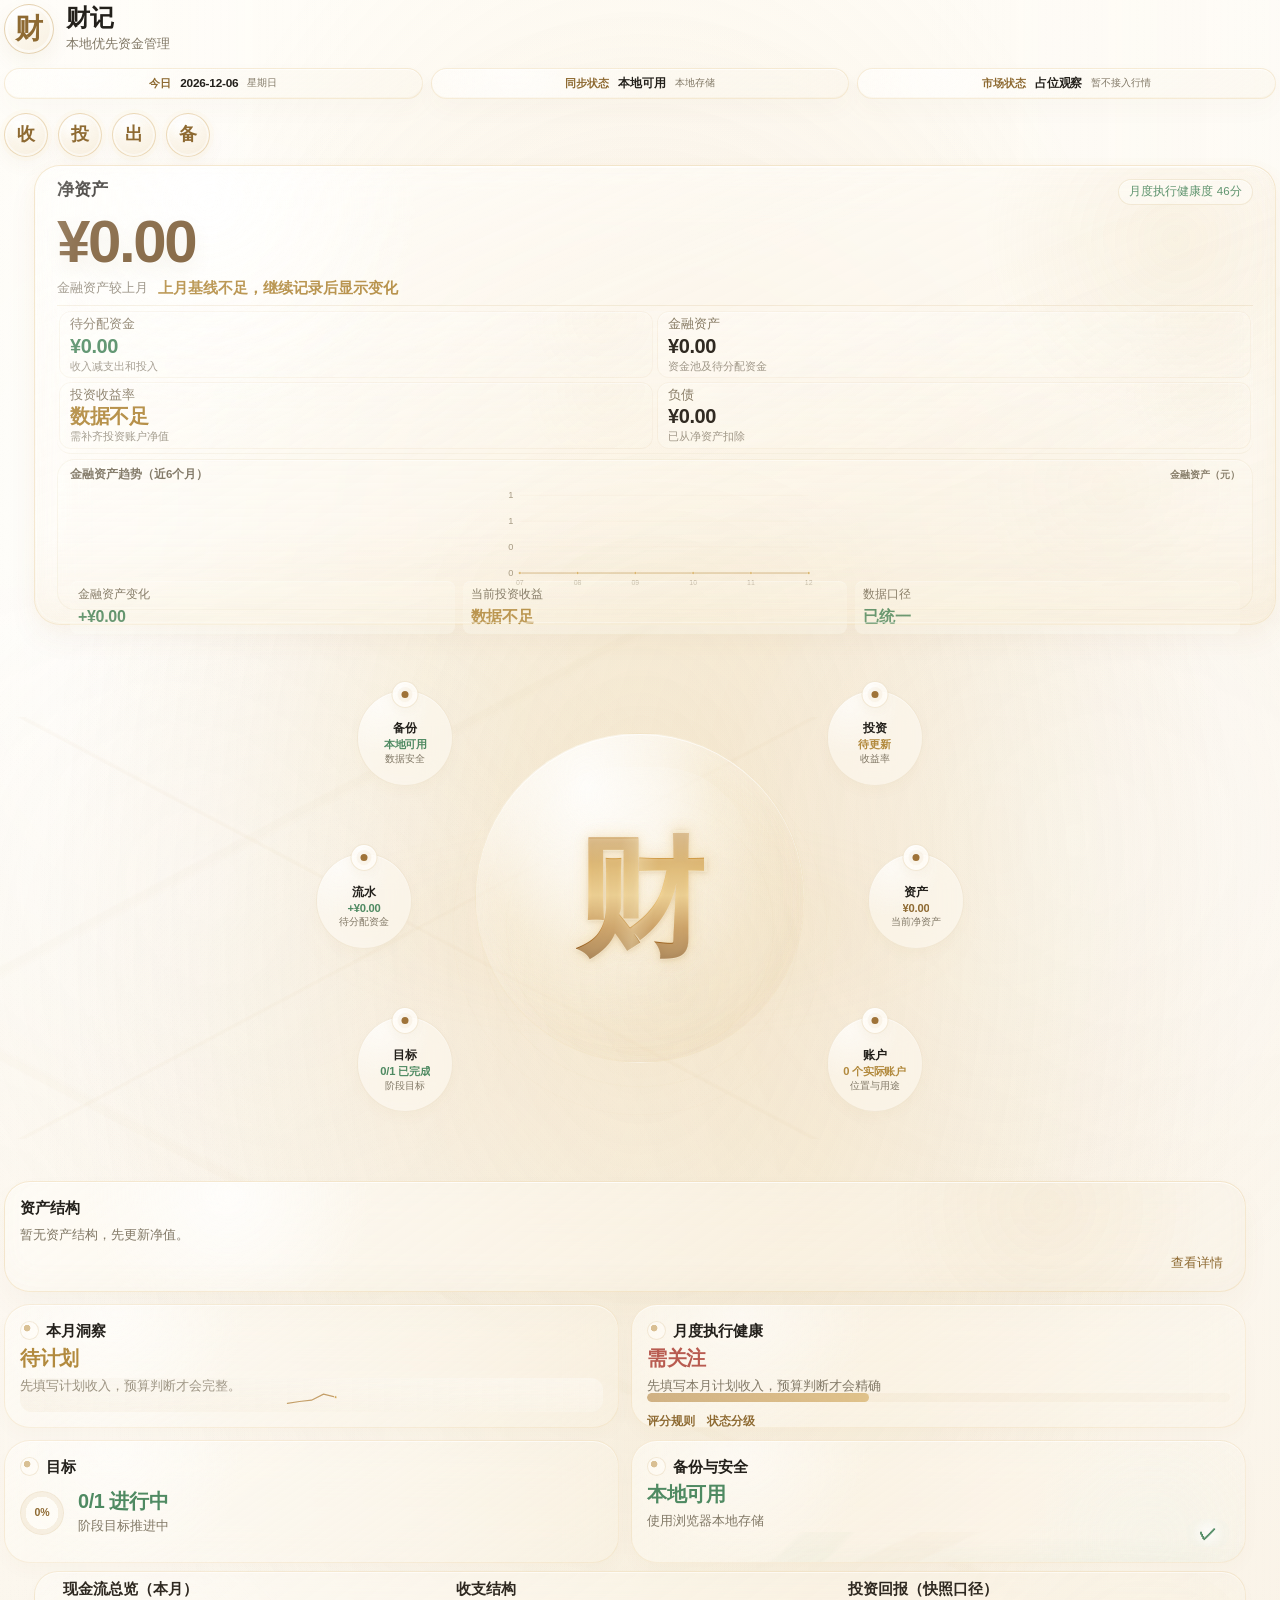
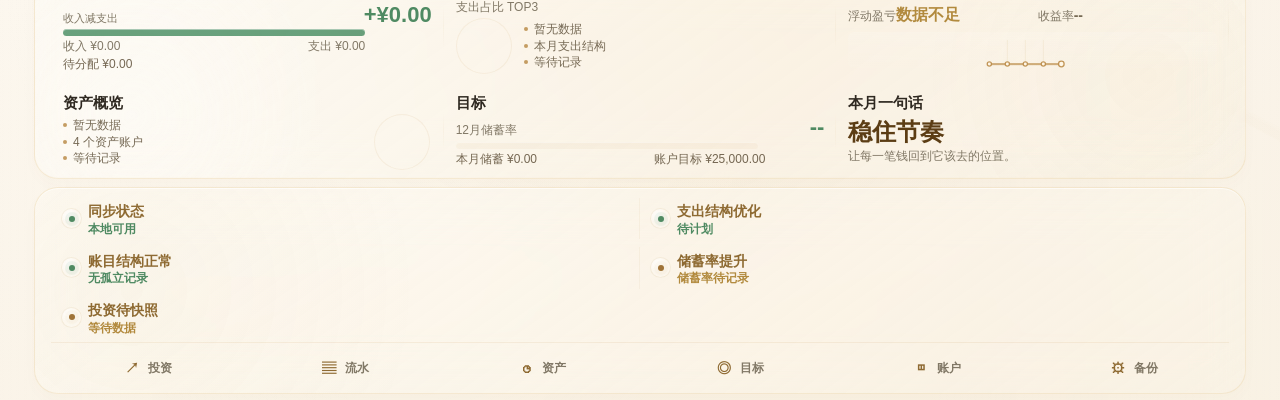
==== index.html @ 4dbfcacb "refactor: consolidate subpage shell styles" ====
﻿<!DOCTYPE html>
<html lang="zh-CN">
<head>
  <meta charset="UTF-8">
  <meta name="viewport" content="width=device-width, initial-scale=1.0">
  <meta http-equiv="Content-Security-Policy" content="default-src 'self'; script-src 'self'; style-src 'self' 'unsafe-inline'; img-src 'self' data: blob:; connect-src 'self' https://*.supabase.co; manifest-src 'self'; worker-src 'self'; object-src 'none'; base-uri 'self'; form-action 'self'">
  <meta name="theme-color" content="#C9A66B">
  <meta name="apple-mobile-web-app-capable" content="yes">
  <meta name="apple-mobile-web-app-title" content="财记">
  <meta name="apple-mobile-web-app-status-bar-style" content="default">
  <title>财记</title>
  <link rel="manifest" href="manifest.webmanifest">
  <link rel="icon" href="icons/icon.svg" type="image/svg+xml">
  <link rel="apple-touch-icon" href="icons/icon-192.png">
  <link rel="stylesheet" href="styles.css?v=29">
</head>
<body>
  <div class="app">
    <header class="app-header">
      <div class="today-widget">
        <div class="today-date-picker">
          <span id="todayEmoji" class="today-emoji">🙂</span>
          <strong id="todayDate">--</strong>
          <input type="date" id="dashboardDate" aria-label="选择日期">
          <input type="month" id="currentMonth" aria-hidden="true" tabindex="-1" hidden>
          <span id="currentMonthText" hidden>----</span>
        </div>
      </div>
      <div class="brand-title">
        <h1>财记</h1>
      </div>
      <div class="month-picker">
        <div class="header-quick-actions" aria-label="快捷记录">
          <button class="header-quick-btn" type="button" data-quick-action="income" aria-label="记录收入">收</button>
          <button class="header-quick-btn" type="button" data-quick-action="investment" aria-label="记录投资">投</button>
          <button class="header-quick-btn" type="button" data-quick-action="expense" aria-label="记录支出">出</button>
        </div>
        <div class="save-status" id="saveStatusText">已存</div>
        <button class="btn small ghost top-backup-btn" type="button" data-action="open-view" data-view="data" aria-label="备份">备</button>
      </div>
    </header>

    <div id="quickModal" class="quick-modal" aria-hidden="true">
      <div class="quick-modal-mask" data-quick-close="mask"></div>
      <div class="quick-modal-panel" role="dialog" aria-modal="true" aria-labelledby="quickModalTitle">
        <button class="quick-modal-close" type="button" data-quick-close="btn" aria-label="关闭">×</button>
        <h3 id="quickModalTitle">快捷记录</h3>
        <form id="quickFormIncome" class="quick-form" data-quick-form="income">
          <div class="form-grid">
            <div class="field"><label>日期</label><input type="date" id="quickIncomeDate" required></div>
            <div class="field"><label>收入来源</label><select id="quickIncomeSource" required></select></div>
            <div class="field"><label>到账账户</label><select id="quickIncomeMoneyAccount"></select><small>银行卡、支付宝等钱实际所在的位置</small></div>
            <div class="field"><label>收入归属</label><select id="quickIncomeAccount"></select><small>选择资金用途，普通工资可先放入待分配资金</small></div>
            <div class="field"><label>金额</label><input type="number" id="quickIncomeAmount" min="0.01" step="0.01" required></div>
            <div class="field wide"><label>备注</label><input type="text" id="quickIncomeNote" placeholder="可选"></div>
          </div>
          <div class="actions"><button class="btn quick-save quick-save-income" type="submit">保存收入</button></div>
        </form>
        <form id="quickFormExpense" class="quick-form" data-quick-form="expense">
          <div class="form-grid">
            <div class="field"><label>日期</label><input type="date" id="quickExpenseDate" required></div>
            <div class="field"><label>使用资金池</label><select id="quickExpenseAccount" required></select></div>
            <div class="field"><label>付款账户</label><select id="quickExpenseMoneyAccount"></select><small>银行卡、支付宝等实际扣款位置</small></div>
            <div class="field"><label>类别</label><input type="text" id="quickExpenseCategory" required></div>
            <div class="field"><label>金额</label><input type="number" id="quickExpenseAmount" min="0.01" step="0.01" required></div>
            <div class="field wide"><label>备注</label><input type="text" id="quickExpenseNote" placeholder="可选"></div>
          </div>
          <div class="actions"><button class="btn quick-save quick-save-expense" type="submit">保存花销</button></div>
        </form>
        <form id="quickFormInvestment" class="quick-form" data-quick-form="investment">
          <div class="form-grid">
            <div class="field"><label>日期</label><input type="date" id="quickInvestmentDate" required></div>
            <div class="field"><label>投资策略</label><select id="quickInvestmentAccount" required></select></div>
            <div class="field"><label>转出账户</label><select id="quickInvestmentSourceMoneyAccount"></select></div>
            <div class="field"><label>转入账户</label><select id="quickInvestmentTargetMoneyAccount"></select><small>投入时银行卡 → 投资平台；转出时反向选择；同平台交易可选择同一账户</small></div>
            <div class="field"><label>类型</label><select id="quickInvestmentType" required></select></div>
            <div class="field"><label>金额</label><input type="number" id="quickInvestmentAmount" min="0.01" step="0.01" required></div>
            <div class="field"><label>产品名称</label><input type="text" id="quickInvestmentProduct" placeholder="可选"></div>
            <div class="field wide"><label>备注</label><input type="text" id="quickInvestmentNote" placeholder="可选"></div>
          </div>
          <div class="actions"><button class="btn quick-save quick-save-investment" type="submit">保存投资</button></div>
        </form>
      </div>
    </div>

    <div id="healthModal" class="quick-modal" aria-hidden="true">
      <div class="quick-modal-mask" data-quick-close="mask"></div>
      <div class="quick-modal-panel" role="dialog" aria-modal="true">
        <button class="quick-modal-close" type="button" data-quick-close="btn" aria-label="关闭">×</button>
        <div id="healthModalBody"></div>
      </div>
    </div>

    <nav class="tabs" aria-label="功能导航">
      <button class="tab active" data-view="dashboard">总览</button>
      <button class="tab" data-view="flow">流水</button>
      <button class="tab" data-view="investments">投资</button>
      <button class="tab" data-view="assets">资产</button>
      <button class="tab" data-view="accounts">账户</button>
      <button class="tab" data-view="goals">目标</button>
    </nav>

    <main>
      <section id="dashboard" class="view active">
        <section id="dashboardCockpit" class="dashboard-cockpit-page" aria-label="财记驾驶舱">
          <header class="dashboard-topbar">
            <div class="dashboard-brand">
              <div class="dashboard-brand-mark">财</div>
              <div>
                <h2>财记</h2>
                <p>本地优先资金管理</p>
              </div>
            </div>
            <div id="dashboardStatusBar" class="dashboard-status-bar"></div>
            <div class="dashboard-home-actions" aria-label="首页快捷操作">
              <button class="dashboard-home-action" type="button" data-quick-action="income" aria-label="记录收入">收</button>
              <button class="dashboard-home-action" type="button" data-quick-action="investment" aria-label="记录投资">投</button>
              <button class="dashboard-home-action" type="button" data-quick-action="expense" aria-label="记录支出">出</button>
              <button class="dashboard-home-action" type="button" data-action="open-view" data-view="data" aria-label="备份">备</button>
            </div>
          </header>

          <div class="dashboard-main-grid">
            <section class="dashboard-asset-card dashboard-panel" aria-label="净资产">
              <div class="dashboard-panel-head">
                <h3>净资产</h3>
                <span id="dashboardAssetHealth" class="dashboard-pill">资产健康度 --</span>
              </div>
              <strong id="dashboardTotalAsset" class="dashboard-total-asset">¥0.00</strong>
              <div id="dashboardAssetChange" class="dashboard-change-row"></div>
              <div id="dashboardAssetMetrics" class="dashboard-asset-metrics"></div>
              <div class="dashboard-mini-chart-block">
                <div class="dashboard-mini-chart-title">
                  <span>金融资产趋势（近6个月）</span>
                  <small>金融资产（元）</small>
                </div>
                <div id="dashboardAssetTrend" class="dashboard-mini-chart"></div>
                <div id="dashboardTrendFacts" class="dashboard-trend-facts"></div>
              </div>
            </section>

            <section class="dashboard-center-panel" aria-label="财字中枢">
              <div class="dashboard-center-orbit">
                <svg class="wealth-core-visual wealth-core-back" viewBox="0 0 720 520" aria-hidden="true" focusable="false">
                  <defs>
                    <radialGradient id="wealthHeroGlow" cx="50%" cy="50%" r="58%">
                      <stop offset="0%" stop-color="#FFFFFF" stop-opacity=".68" />
                      <stop offset="42%" stop-color="#F8E8C9" stop-opacity=".24" />
                      <stop offset="76%" stop-color="#C9A66B" stop-opacity=".08" />
                      <stop offset="100%" stop-color="#C9A66B" stop-opacity="0" />
                    </radialGradient>
                    <radialGradient id="wealthSphere" cx="38%" cy="28%" r="70%">
                      <stop offset="0%" stop-color="#FFFFFF" stop-opacity=".92" />
                      <stop offset="28%" stop-color="#FFFDF8" stop-opacity=".64" />
                      <stop offset="56%" stop-color="#F4E6C9" stop-opacity=".32" />
                      <stop offset="82%" stop-color="#C9A66B" stop-opacity=".13" />
                      <stop offset="100%" stop-color="#8E6A32" stop-opacity=".05" />
                    </radialGradient>
                    <linearGradient id="wealthArcGold" x1="12%" y1="18%" x2="88%" y2="82%">
                      <stop offset="0%" stop-color="#FFF4D8" stop-opacity=".03" />
                      <stop offset="42%" stop-color="#D5B16F" stop-opacity=".48" />
                      <stop offset="68%" stop-color="#B98D4E" stop-opacity=".22" />
                      <stop offset="100%" stop-color="#8E6A32" stop-opacity=".04" />
                    </linearGradient>
                    <linearGradient id="wealthGlassArc" x1="24%" y1="8%" x2="76%" y2="78%">
                      <stop offset="0%" stop-color="#FFFFFF" stop-opacity=".78" />
                      <stop offset="54%" stop-color="#FFFFFF" stop-opacity=".18" />
                      <stop offset="100%" stop-color="#FFFFFF" stop-opacity="0" />
                    </linearGradient>
                    <filter id="wealthSoftBlur" x="-20%" y="-20%" width="140%" height="140%">
                      <feGaussianBlur stdDeviation="5" />
                    </filter>
                    <filter id="wealthPearlGlow" x="-80%" y="-80%" width="260%" height="260%">
                      <feGaussianBlur in="SourceGraphic" stdDeviation="2.2" result="blur" />
                      <feMerge>
                        <feMergeNode in="blur" />
                        <feMergeNode in="SourceGraphic" />
                      </feMerge>
                    </filter>
                  </defs>
                  <ellipse class="wealth-core-field" cx="360" cy="266" rx="300" ry="218" />
                  <ellipse class="wealth-track track-a" cx="360" cy="262" rx="278" ry="158" />
                  <path class="wealth-flow flow-back-a" d="M92 302c112-112 318-196 526-44" />
                  <path class="wealth-flow flow-back-b" d="M148 162c130 70 272 40 418 150" />
                  <circle class="wealth-sphere" cx="360" cy="260" r="164" />
                  <circle class="wealth-sphere-inner" cx="360" cy="260" r="132" />
                  <path class="wealth-sphere-shade" d="M232 318c58 94 202 106 264 16-62 44-158 54-264-16Z" />
                  <path class="wealth-highlight main" d="M226 222c46-88 152-132 250-94" />
                  <path class="wealth-highlight second" d="M250 178c76-48 166-58 250-26" />
                  <path class="wealth-highlight small" d="M284 132c44-26 104-30 152-16" />
                  <ellipse class="wealth-track track-b" cx="360" cy="260" rx="236" ry="126" />
                  <ellipse class="wealth-track track-c" cx="360" cy="260" rx="188" ry="96" />
                  <g class="wealth-particles">
                    <circle cx="254" cy="188" r="1.7" />
                    <circle cx="480" cy="156" r="1.5" />
                    <circle cx="530" cy="292" r="1.8" />
                    <circle cx="292" cy="372" r="1.4" />
                    <circle cx="408" cy="398" r="1.2" />
                  </g>
                </svg>
                <div class="compass-core" aria-label="财记">
                  <span class="core-kicker">财记</span>
                  <strong>财</strong>
                  <span id="compassCoreStatus">正在同步资金状态</span>
                </div>
                <svg class="wealth-core-visual wealth-core-front" viewBox="0 0 720 520" aria-hidden="true" focusable="false">
                  <path class="wealth-flow flow-front-a" d="M116 374c132-86 294-74 488-188" />
                  <path class="wealth-flow flow-front-b" d="M192 404c94-42 270-36 396-126" />
                  <ellipse class="wealth-track track-front" cx="360" cy="262" rx="254" ry="146" />
                  <circle class="wealth-pearl pearl-a" cx="214" cy="196" r="5" />
                  <circle class="wealth-pearl pearl-b" cx="550" cy="176" r="4" />
                  <circle class="wealth-pearl pearl-c" cx="596" cy="304" r="5" />
                  <circle class="wealth-pearl pearl-d" cx="282" cy="398" r="4" />
                </svg>
                <div id="wealthCompassNodes" class="compass-node-layer" aria-label="模块入口"></div>
              </div>
            </section>

            <aside id="dashboardRightCards" class="dashboard-right-cards" aria-label="右侧状态卡"></aside>
          </div>

          <section id="dashboardBottomStrip" class="dashboard-bottom-strip dashboard-panel" aria-label="本月数据带"></section>
          <nav class="dashboard-bottom-nav dashboard-panel" aria-label="底部状态与导航">
            <div id="dashboardBottomStatus" class="dashboard-bottom-status" aria-label="底部状态入口"></div>
            <div class="dashboard-bottom-nav-actions" aria-label="页面导航入口">
              <button type="button" data-action="open-view" data-view="investments"><span>↗</span><strong>投资</strong></button>
              <button type="button" data-action="open-view" data-view="flow"><span>▤</span><strong>流水</strong></button>
              <button type="button" data-action="open-view" data-view="assets"><span>◷</span><strong>资产</strong></button>
              <button type="button" data-action="open-view" data-view="goals"><span>◎</span><strong>目标</strong></button>
              <button type="button" data-action="open-view" data-view="accounts"><span>◫</span><strong>账户</strong></button>
              <button type="button" data-action="open-view" data-view="data"><span>⚙</span><strong>备份</strong></button>
            </div>
          </nav>
        </section>
      </section>

      <section id="assets" class="view">
        <header class="module-page-header">
          <button class="module-back-btn" type="button" data-action="back-home" aria-label="返回财记首页">‹</button>
          <div>
            <span>资产舱</span>
            <h2>资产库</h2>
            <p>管理现金、投资、设备、订阅和软件资产</p>
          </div>
        </header>
        <div class="page-toolbar asset-page-head subpage-context-bar">
          <div>
            <span class="context-label">资产工作区</span>
            <p>按资产类型筛选清单，重点关注流动性、闲置价值与续费成本</p>
          </div>
        </div>
        <div id="assetsOverview" class="assets-overview-main"></div>
        <section class="asset-inventory-section">
          <div class="section-title compact">
            <div>
              <h2>资产清单</h2>
              <p id="assetInventorySummary"></p>
            </div>
            <button class="btn primary small" type="button" data-open-form="assetItem">＋ 添加资产</button>
          </div>
          <div id="assetKindTabs" class="asset-kind-tabs"></div>
          <div class="card collapsible-form" id="assetItemFormCard">
            <div class="section-title compact"><div><h2 id="assetItemFormTitle">新增资产</h2><p>现金、设备、订阅、软件和贵重物品都可以放进这里</p></div></div>
            <form id="assetItemForm">
              <input type="hidden" id="assetItemId">
              <div class="form-grid">
                <div class="field"><label>资产类型</label><select id="assetItemKind" required></select></div>
                <div class="field"><label>名称</label><input type="text" id="assetItemName" required placeholder="例如 MacBook、ChatGPT、现金"></div>
                <div class="field"><label>状态</label><select id="assetItemStatus" required></select></div>
                <div class="field"><label>净资产口径</label><select id="assetItemValuationMode" required></select></div>
                <div class="field"><label>关联账户</label><select id="assetItemLinkedAccount"></select></div>
                <div class="field"><label>当前估值/余额</label><input type="number" id="assetItemCurrentValue" min="0" step="0.01"></div>
                <div class="field"><label>估值日期</label><input type="date" id="assetItemValuationDate"></div>
                <div class="field"><label>购买价/本金</label><input type="number" id="assetItemPurchasePrice" min="0" step="0.01"></div>
                <div class="field"><label>月成本</label><input type="number" id="assetItemMonthlyCost" min="0" step="0.01" placeholder="订阅或维护成本"></div>
                <div class="field"><label>续费/到期日</label><input type="date" id="assetItemRenewalDate"></div>
                <div class="field"><label>归属/位置</label><input type="text" id="assetItemOwner" placeholder="现金位置、设备归属等"></div>
                <div class="field wide"><label>备注</label><input type="text" id="assetItemNote" placeholder="使用频率、保修、转卖计划等"></div>
              </div>
              <div class="actions"><button class="btn primary" type="submit">保存资产</button><button class="btn ghost" type="button" id="cancelAssetItemEdit">取消编辑</button></div>
            </form>
          </div>
          <div id="assetItemList" class="asset-item-grid"></div>
        </section>
        <section class="asset-inventory-section finance-secondary-section">
          <div class="section-title compact">
            <div><h2>负债清单</h2><p id="liabilitySummary">信用卡、贷款和借款会从净资产中扣除</p></div>
            <button class="btn primary small" type="button" data-open-form="liability">＋ 添加负债</button>
          </div>
          <div class="card collapsible-form" id="liabilityFormCard">
            <div class="section-title compact"><div><h2 id="liabilityFormTitle">新增负债</h2><p>填写当前未偿还余额，已结清后不会计入净资产</p></div></div>
            <form id="liabilityForm">
              <input type="hidden" id="liabilityId">
              <div class="form-grid">
                <div class="field"><label>名称</label><input type="text" id="liabilityName" required placeholder="例如信用卡、房贷"></div>
                <div class="field"><label>类型</label><select id="liabilityType" required></select></div>
                <div class="field"><label>当前余额</label><input type="number" id="liabilityCurrentBalance" min="0" step="0.01" required></div>
                <div class="field"><label>余额日期</label><input type="date" id="liabilityBalanceDate" required></div>
                <div class="field"><label>年利率 %</label><input type="number" id="liabilityInterestRate" min="0" max="100" step="0.01"></div>
                <div class="field"><label>最低还款</label><input type="number" id="liabilityMinimumPayment" min="0" step="0.01"></div>
                <div class="field"><label>到期日</label><input type="date" id="liabilityDueDate"></div>
                <div class="field"><label>状态</label><select id="liabilityStatus" required></select></div>
                <div class="field wide"><label>备注</label><input type="text" id="liabilityNote" placeholder="可选"></div>
              </div>
              <div class="actions"><button class="btn primary" type="submit">保存负债</button><button class="btn ghost" type="button" id="cancelLiabilityEdit">取消编辑</button></div>
            </form>
          </div>
          <div id="liabilityList" class="asset-item-grid"></div>
        </section>
      </section>

      <section id="flow" class="view">
        <header class="module-page-header">
          <button class="module-back-btn" type="button" data-action="back-home" aria-label="返回财记首页">‹</button>
          <div>
            <span>现金流舱</span>
            <h2>流水</h2>
            <p>收入、支出、投资流水和本月预算节奏</p>
          </div>
        </header>
        <!-- Top bar: horizontal summary -->
        <section class="flow-topbar">
          <div class="flow-topbar-hero">
            <span>待分配资金</span>
            <strong id="flowOvSurplus">¥0.00</strong>
            <span id="flowOvSurplusSub"></span>
          </div>
          <div class="flow-topbar-stats">
            <div class="flow-stat"><span>本月收入</span><strong id="flowOvIncome">¥0.00</strong></div>
            <div class="flow-stat"><span>本月支出</span><strong id="flowOvExpense">¥0.00</strong></div>
            <div class="flow-stat"><span>本月投资</span><strong id="flowOvInvestment">¥0.00</strong></div>
            <div class="flow-stat"><span>工资到账</span><strong id="flowOvSalary">--</strong></div>
            <div class="flow-stat"><span>资金状态</span><strong id="flowOvStatus">--</strong></div>
          </div>
        </section>

        <!-- Middle: asymmetric two-column -->
        <div class="flow-main">
          <!-- Left: records -->
          <section class="flow-main-left subpage-workspace">
            <div class="flow-records-head">
              <div class="flow-records-tabs">
                <button class="flow-tab active" data-flow-tab="income">收入</button>
                <button class="flow-tab" data-flow-tab="expense">支出</button>
                <button class="flow-tab" data-flow-tab="investment">投资</button>
              </div>
              <button class="btn primary small" type="button" id="flowAddRecord">＋ 添加记录</button>
            </div>
            <div class="flow-record-tools" aria-label="流水筛选">
              <div class="flow-month-nav">
                <button type="button" data-action="shift-month" data-month-delta="-1" aria-label="上个月">‹</button>
                <strong id="flowMonthLabel">----</strong>
                <button type="button" data-action="shift-month" data-month-delta="1" aria-label="下个月">›</button>
              </div>
              <div class="flow-record-search">
                <input type="search" id="flowRecordSearch" placeholder="搜索当前月份记录" aria-label="搜索当前月份记录">
                <button type="button" id="flowRecordClear" aria-label="清除搜索" title="清除搜索">×</button>
              </div>
            </div>
            <div class="flow-records-body">
              <div class="flow-record-panel active" data-flow-panel="income">
                <div class="card income-year-card" id="incomeYearChart"></div>
                <div class="section-title compact"><div><h2>收入记录</h2><p id="incomeSummary"></p></div></div>
                <div class="card-grid" id="incomeList"></div>
                <div class="module-summary" id="incomeModuleSummary"></div>
              </div>
              <div class="flow-record-panel" data-flow-panel="expense">
                <div class="view-switch" id="expenseViewSwitch">
                  <button class="btn small ghost active" type="button" data-action="set-expense-view" data-view-mode="list">列表</button>
                  <button class="btn small ghost" type="button" data-action="set-expense-view" data-view-mode="calendar">月历</button>
                </div>
                <div class="section-title compact"><div><h2>支出记录</h2><p id="expenseSummary"></p></div></div>
                <div id="expenseListWrap"><div class="card-grid" id="expenseList"></div></div>
                <div id="expenseCalendarWrap" class="expense-calendar-wrap"></div>
                <div class="module-summary" id="expenseModuleSummary"></div>
              </div>
              <div class="flow-record-panel" data-flow-panel="investment">
                <div class="section-title compact"><div><h2>投资/储蓄记录</h2><p id="flowInvestmentSummary"></p></div></div>
                <div class="card-grid" id="flowInvestmentList"></div>
                <div class="module-summary" id="flowInvestmentModuleSummary"></div>
              </div>
            </div>
          </section>

          <!-- Right: controls + quick info -->
          <aside class="flow-main-right subpage-inspector">
            <div class="subpage-inspector-head"><span>本月计划</span><strong>预算控制</strong></div>
            <div class="flow-controls">
              <div class="flow-controls-field">
                <label>计划收入</label>
                <input type="number" id="plannedIncome" min="0" step="0.01" placeholder="填写本月计划收入">
              </div>
              <div class="flow-controls-field">
                <label>发薪日</label>
                <input type="number" id="plannedPayday" min="1" max="31" step="1" value="15">
              </div>
              <input type="month" id="planMonth" disabled hidden>
                <button class="btn primary small" type="button" id="saveMonthlyPlan">保存</button>
            </div>
            <div id="flowControlsHint" class="flow-controls-hint"></div>
            <div class="flow-right-stats" id="flowRightStats"></div>
          </aside>
        </div>

        <!-- Bottom: collapsible review -->
        <section class="flow-review" id="flowReviewSection">
          <button class="flow-review-toggle" type="button" data-action="toggle-flow-review">
            <span class="flow-review-toggle-left">
              <strong>本月复盘</strong>
              <span id="flowReviewSummary">收入 ¥0 · 支出 ¥0 · 结余 ¥0</span>
            </span>
            <span class="flow-review-toggle-arrow"></span>
          </button>
          <div class="flow-review-body">
            <div id="monthlyReport" class="monthly-report card">
              <div class="monthly-report-head">
                <div>
                  <div class="section-kicker">月度资金报告</div>
                  <h2 id="monthlyReportTitle">---- -- 月度资金报告</h2>
                </div>
                <span id="monthlyReportStatus" class="status-pill">持续观察</span>
              </div>
              <div class="monthly-report-grid">
                <div><span>本月实际收入</span><strong id="mrIncome">¥0.00</strong></div>
                <div><span>本月支出</span><strong id="mrExpense">¥0.00</strong></div>
                <div><span>本月投入/储蓄</span><strong id="mrInvestment">¥0.00</strong></div>
                <div><span>待分配资金</span><strong id="mrSurplus">¥0.00</strong></div>
                <div><span>月末净资产</span><strong id="mrAsset">¥0.00</strong></div>
                <div><span>工资到账状态</span><strong id="mrSalary">等待填写计划收入</strong></div>
                <div><span>系统状态判断</span><strong id="mrSystem">持续观察</strong></div>
              </div>
              <div id="mrSummary" class="monthly-report-summary">本月数据还不完整，继续记录后再判断</div>
              <div class="monthly-mini-grid">
                <article class="card monthly-mini-card">
                  <h3>收入执行</h3>
                  <p id="mrIncomeExec">计划收入：待填写计划收入｜实际收入：¥0.00｜到账比例：--</p>
                </article>
                <article class="card monthly-mini-card">
                  <h3>预算执行</h3>
                  <p id="mrBudgetExec">消费预算：待填写计划收入｜总支出：¥0.00｜预算结余：待填写计划收入</p>
                </article>
                <article class="card monthly-mini-card">
                  <h3>资产动作</h3>
                  <p id="mrAssetExec">本月投入/储蓄：¥0.00｜资产账户数量：0｜目标推进数量：0</p>
                </article>
              </div>
            </div>
            <div class="grid stats" id="monthlyStats"></div>
            <div class="section-title"><div><h2>资金池月度明细</h2><p>按当前月份汇总计划分配、实际使用和目标进度</p></div></div>
            <div class="table-wrap"><table><thead><tr><th>资金池</th><th>用途类型</th><th>计划比例</th><th>计划金额</th><th>实际使用</th><th>预算结余</th><th>投资/储蓄净额</th><th>当前归属</th></tr></thead><tbody id="monthlyTable"></tbody></table></div>
          </div>
        </section>

        <div class="card collapsible-form" id="incomeFormCard">
          <div class="section-title compact"><div><h2 id="incomeFormTitle">新增收入</h2><p>月份将根据日期自动归档</p></div></div>
          <form id="incomeForm">
            <input type="hidden" id="incomeId">
            <div class="form-grid">
              <div class="field"><label>日期</label><input type="date" id="incomeDate" required></div>
              <div class="field"><label>收入来源</label><select id="incomeSource" required></select></div>
              <div class="field"><label>到账账户</label><select id="incomeMoneyAccount"></select><small>钱实际进入的银行卡、支付宝等账户</small></div>
              <div class="field"><label>收入归属</label><select id="incomeAccount"></select><small>表示资金用途，不代表实际到账位置</small></div>
              <div class="field"><label>金额</label><input type="number" id="incomeAmount" min="0.01" step="0.01" required></div>
              <div class="field wide"><label>备注</label><input type="text" id="incomeNote" placeholder="可选"></div>
            </div>
            <div class="actions"><button class="btn primary" type="submit">保存收入</button><button class="btn ghost" type="button" id="cancelIncomeEdit">取消编辑</button></div>
          </form>
        </div>
        <div class="card collapsible-form" id="expenseFormCard">
          <div class="section-title compact"><div><h2 id="expenseFormTitle">新增支出</h2><p>分别记录钱从哪里扣除，以及使用哪个资金池</p></div></div>
          <form id="expenseForm">
            <input type="hidden" id="expenseId">
            <div class="form-grid">
              <div class="field"><label>日期</label><input type="date" id="expenseDate" required></div>
              <div class="field"><label>使用资金池</label><select id="expenseAccount" required></select></div>
              <div class="field"><label>付款账户</label><select id="expenseMoneyAccount"></select><small>银行卡、支付宝等实际扣款位置</small></div>
              <div class="field"><label>类别</label><input type="text" id="expenseCategory" placeholder="餐饮、交通等" required></div>
              <div class="field"><label>金额</label><input type="number" id="expenseAmount" min="0.01" step="0.01" required></div>
              <div class="field wide"><label>备注</label><input type="text" id="expenseNote" placeholder="可选"></div>
            </div>
            <div class="actions"><button class="btn primary" type="submit">保存支出</button><button class="btn ghost" type="button" id="cancelExpenseEdit">取消编辑</button></div>
          </form>
        </div>
      </section>

      <section id="investments" class="view">
        <header class="module-page-header">
          <button class="module-back-btn" type="button" data-action="back-home" aria-label="返回财记首页">‹</button>
          <div>
            <span>投资舱</span>
            <h2>投资</h2>
            <p>持仓账户、净值更新、收益率和投资流水</p>
          </div>
        </header>
        <!-- Layer 1: Cockpit -->
        <section class="invest-topbar">
          <div class="invest-topbar-hero">
            <span>投资总市值</span>
            <strong id="investCockpitValue">¥0.00</strong>
            <div class="invest-topbar-meta">
              <span>累计本金 <strong id="investCockpitPrincipal">¥0.00</strong></span>
              <span>浮动盈亏 <strong id="investCockpitPnl">¥0.00</strong></span>
              <span>总收益率 <strong id="investCockpitRoi">--</strong></span>
            </div>
          </div>
          <div class="invest-topbar-stats">
            <div class="invest-stat"><span>本月净投入</span><strong id="investStatNetIn">¥0.00</strong></div>
            <div class="invest-stat"><span>本月净值变化</span><strong id="investStatMonthChange">--</strong></div>
            <div class="invest-stat"><span>资产账户</span><strong id="investStatAccountCount">0</strong></div>
            <div class="invest-stat"><span>最近更新</span><strong id="investStatLastUpdate">--</strong></div>
          </div>
        </section>

        <!-- Layer 2+3: Portfolio + Actions -->
        <div class="invest-main">
          <section class="invest-main-left subpage-workspace">
            <div class="section-title compact"><div><h2>持仓账户</h2><p id="investPortfolioSummary"></p></div></div>
            <div class="invest-portfolio-grid" id="investPortfolioGrid"></div>
          </section>
          <aside class="invest-main-right subpage-inspector">
            <div class="subpage-inspector-head"><span>净值状态</span><strong>投资维护</strong></div>
            <div class="invest-actions">
              <span id="investActionsHint">定期更新净值，追踪投资真实表现</span>
              <button class="btn primary small" type="button" data-open-form="snapshot">更新净值</button>
              <button class="btn ghost small invest-history-btn" type="button" data-action="open-snapshot-records">查看更新记录</button>
            </div>
            <div class="invest-right-stats" id="investRightStats"></div>
          </aside>
        </div>

        <!-- Layer 4: Records -->
        <section class="invest-records">
          <div class="invest-records-head">
            <h2>投资/储蓄流水</h2>
            <button class="btn primary small" type="button" data-open-form="investment">＋ 添加记录</button>
          </div>
          <div class="module-summary" id="investmentModuleSummary"></div>
          <div class="card collapsible-form" id="investmentFormCard">
            <div class="section-title compact"><div><h2 id="investmentFormTitle">新增投资/储蓄</h2><p>新增持仓记录；账户内部调拨请使用下方双边转账</p></div></div>
            <form id="investmentForm">
              <input type="hidden" id="investmentId">
              <div class="form-grid">
                <div class="field"><label>日期</label><input type="date" id="investmentDate" required></div>
                <div class="field"><label>投资策略</label><select id="investmentAccount" required></select></div>
                <div class="field"><label>转出账户</label><select id="investmentSourceMoneyAccount"></select></div>
                <div class="field"><label>转入账户</label><select id="investmentTargetMoneyAccount"></select><small>投入时银行卡 → 投资平台；转出时反向选择；同平台交易可选择同一账户</small></div>
                <div class="field"><label>类型</label><select id="investmentType" required></select></div>
                <div class="field"><label>金额</label><input type="number" id="investmentAmount" min="0.01" step="0.01" required></div>
                <div class="field"><label>产品名称</label><input type="text" id="investmentProduct" placeholder="可选"></div>
                <div class="field wide"><label>备注</label><input type="text" id="investmentNote" placeholder="可选"></div>
              </div>
              <div class="actions"><button class="btn primary" type="submit">保存记录</button><button class="btn ghost" type="button" id="cancelInvestmentEdit">取消编辑</button></div>
            </form>
          </div>
          <div class="section-title compact"><div><h2>本月记录</h2><p id="investmentSummary"></p></div></div>
          <div class="card-grid" id="investmentList"></div>
        </section>
        <section class="invest-records finance-secondary-section">
          <div class="invest-records-head">
            <div><h2>实际账户转账</h2><p class="subtitle" id="transferSummary">银行卡、支付宝等位置之间的移动不影响净资产和资金用途</p></div>
            <button class="btn primary small" type="button" data-open-form="transfer">＋ 添加转账</button>
          </div>
          <div class="card collapsible-form" id="transferFormCard">
            <div class="section-title compact"><div><h2 id="transferFormTitle">新增转账</h2><p>转出和转入账户必须不同</p></div></div>
            <form id="transferForm">
              <input type="hidden" id="transferId">
              <div class="form-grid">
                <div class="field"><label>日期</label><input type="date" id="transferDate" required></div>
                <div class="field"><label>实际转出账户</label><select id="transferFromAccount" required></select></div>
                <div class="field"><label>实际转入账户</label><select id="transferToAccount" required></select></div>
                <div class="field"><label>金额</label><input type="number" id="transferAmount" min="0.01" step="0.01" required></div>
                <div class="field wide"><label>备注</label><input type="text" id="transferNote" placeholder="可选"></div>
              </div>
              <div class="actions"><button class="btn primary" type="submit">保存转账</button><button class="btn ghost" type="button" id="cancelTransferEdit">取消编辑</button></div>
            </form>
          </div>
          <div class="card-grid" id="transferList"></div>
        </section>

        <div id="snapshotModal" class="quick-modal" aria-hidden="true">
          <div class="quick-modal-mask" data-snapshot-close="mask"></div>
          <div class="quick-modal-panel snapshot-modal-panel" role="dialog" aria-modal="true" aria-labelledby="snapshotFormTitle">
            <button class="quick-modal-close" type="button" data-snapshot-close="btn" aria-label="关闭">×</button>
            <div class="card collapsible-form" id="snapshotFormCard">
              <div class="section-title compact"><div><h2 id="snapshotFormTitle">净值更新</h2><p>记录某个资产账户在某天的真实市值和本金</p></div></div>
              <form id="snapshotForm">
                <input type="hidden" id="snapshotId">
                <div class="form-grid">
                  <div class="field"><label>日期</label><input type="date" id="snapshotDate" required></div>
                  <div class="field"><label>账户</label><select id="snapshotAccount" required></select></div>
                  <div class="field"><label>当前市值</label><input type="number" id="snapshotMarketValue" min="0" step="0.01" required></div>
                  <div class="field"><label>累计本金</label><input type="number" id="snapshotPrincipal" min="0" step="0.01" required></div>
                  <div class="field wide"><label>备注</label><input type="text" id="snapshotNote" placeholder="可选"></div>
                </div>
                <div class="actions"><button class="btn primary" type="submit">保存更新</button><button class="btn ghost" type="button" id="cancelSnapshotEdit">取消</button></div>
              </form>
            </div>
          </div>
        </div>
        <div id="snapshotRecordsModal" class="quick-modal" aria-hidden="true">
          <div class="quick-modal-mask" data-snapshot-records-close="mask"></div>
          <div class="quick-modal-panel snapshot-records-panel" role="dialog" aria-modal="true" aria-labelledby="snapshotRecordsTitle">
            <button class="quick-modal-close" type="button" data-snapshot-records-close="btn" aria-label="关闭">×</button>
            <div class="section-title compact">
              <div>
                <h2 id="snapshotRecordsTitle">净值更新记录</h2>
                <p id="snapshotSummary"></p>
              </div>
            </div>
            <div class="card-grid" id="snapshotList"></div>
          </div>
        </div>
      </section>

      <section id="accounts" class="view">
        <header class="module-page-header">
          <button class="module-back-btn" type="button" data-action="back-home" aria-label="返回财记首页">‹</button>
          <div>
            <span>资金地图</span>
            <h2>账户与分配</h2>
            <p>分别查看钱在哪里，以及这些钱准备做什么</p>
          </div>
        </header>
        <section class="invest-records finance-secondary-section">
          <div class="invest-records-head">
            <div><h2>资金账户 · 钱在哪里</h2><p class="subtitle">银行卡、支付宝、现金和投资平台等可以核对真实余额的位置</p></div>
            <button class="btn primary small" type="button" data-open-form="moneyAccount">＋ 添加账户</button>
          </div>
          <div class="module-summary" id="moneyAccountSummary"></div>
          <div class="card collapsible-form" id="moneyAccountFormCard">
            <div class="section-title compact"><div><h2 id="moneyAccountFormTitle">新增实际账户</h2><p>期初余额填写开始记账前的余额；期初日期当天及之后的流水会继续增减</p></div></div>
            <form id="moneyAccountForm">
              <input type="hidden" id="moneyAccountId">
              <div class="form-grid">
                <div class="field"><label>账户名称</label><input type="text" id="moneyAccountName" placeholder="例如：招商工资卡" required></div>
                <div class="field"><label>账户类型</label><select id="moneyAccountType" required></select></div>
                <div class="field"><label>期初余额</label><input type="number" id="moneyAccountOpeningBalance" min="0" step="0.01" required></div>
                <div class="field"><label>期初日期</label><input type="date" id="moneyAccountOpeningBalanceDate" required></div>
                <div class="field wide"><label>备注</label><input type="text" id="moneyAccountNote" placeholder="可选"></div>
              </div>
              <div class="actions"><button class="btn primary" type="submit">保存实际账户</button><button class="btn ghost" type="button" id="cancelMoneyAccountEdit">取消</button></div>
            </form>
          </div>
          <div class="account-grid" id="moneyAccountList"></div>
          <div class="invest-records-head finance-inline-head">
            <div><h2>余额核对</h2><p class="subtitle">以银行或平台显示的余额为准，差额会记录为可追溯调整，不修改期初余额</p></div>
            <button class="btn ghost small" type="button" data-open-form="reconciliation">＋ 核对余额</button>
          </div>
          <div class="card collapsible-form" id="reconciliationFormCard">
            <div class="section-title compact"><div><h2 id="reconciliationFormTitle">新增余额核对</h2><p>系统会保存核对前账面余额、实际余额和调整差额</p></div></div>
            <form id="reconciliationForm">
              <input type="hidden" id="reconciliationId">
              <div class="form-grid">
                <div class="field"><label>核对日期</label><input type="date" id="reconciliationDate" required></div>
                <div class="field"><label>实际账户</label><select id="reconciliationMoneyAccount" required></select></div>
                <div class="field"><label>实际余额</label><input type="number" id="reconciliationActualBalance" step="0.01" required></div>
                <div class="field wide"><label>备注</label><input type="text" id="reconciliationNote" placeholder="例如：银行余额核对、手续费补记"></div>
              </div>
              <div class="actions"><button class="btn primary" type="submit">保存核对</button><button class="btn ghost" type="button" id="cancelReconciliationEdit">取消</button></div>
            </form>
          </div>
          <div class="card-grid" id="reconciliationList"></div>
          <div class="invest-records-head finance-inline-head">
            <div><h2>历史流水待补账户</h2><p class="subtitle">只列出尚未关联真实账户的旧流水；由你确认，不自动猜测</p></div>
          </div>
          <div class="module-summary" id="unlinkedMoneySummary"></div>
          <div class="card-grid" id="unlinkedMoneyList"></div>
        </section>
        <section class="invest-records finance-secondary-section">
          <div class="invest-records-head">
            <div><h2>资金分配 · 钱做什么</h2><p class="subtitle">分配只改变资金用途，不改变银行卡余额，也不计入收入或支出</p></div>
            <button class="btn ghost small" type="button" data-open-form="allocation">＋ 调整用途</button>
          </div>
          <div class="card collapsible-form" id="allocationFormCard">
            <div class="section-title compact"><div><h2 id="allocationFormTitle">新增资金分配</h2><p>例如：从待分配资金转入应急金</p></div></div>
            <form id="allocationForm">
              <input type="hidden" id="allocationId">
              <div class="form-grid">
                <div class="field"><label>日期</label><input type="date" id="allocationDate" required></div>
                <div class="field"><label>从资金池</label><select id="allocationFromAccount"></select></div>
                <div class="field"><label>到资金池</label><select id="allocationToAccount" required></select></div>
                <div class="field"><label>金额</label><input type="number" id="allocationAmount" min="0.01" step="0.01" required></div>
                <div class="field wide"><label>备注</label><input type="text" id="allocationNote" placeholder="可选"></div>
              </div>
              <div class="actions"><button class="btn primary" type="submit">保存分配</button><button class="btn ghost" type="button" id="cancelAllocationEdit">取消</button></div>
            </form>
          </div>
          <div class="card-grid" id="allocationList"></div>
        </section>
        <div class="page-toolbar subpage-context-bar">
          <div>
            <span class="context-label">资金池规则</span>
            <p>这些是资金用途，不是银行卡；用于预算比例、目标和使用边界</p>
            <div class="module-summary" id="accountModuleSummary"></div>
          </div>
          <button class="btn ghost small" type="button" data-open-form="account">资金池设置</button>
        </div>
        <div class="card collapsible-form" id="accountFormCard">
          <div class="section-title compact"><div><h2 id="accountFormTitle">新增资金池</h2><p>配置用途、预算比例和目标，不代表钱实际存放的位置</p></div></div>
          <form id="accountForm">
            <input type="hidden" id="accountId">
            <div class="form-grid">
              <div class="field"><label>资金池名称</label><input type="text" id="accountName" required></div>
              <div class="field"><label>用途类型</label><select id="accountType" required></select></div>
              <div class="field"><label>预算比例 %</label><input type="number" id="accountBudgetPercent" min="0" step="0.1"></div>
              <div class="field"><label>目标金额</label><input type="number" id="accountTarget" min="0" step="0.01" placeholder="可选"></div>
              <div class="field"><label>期初余额</label><input type="number" id="accountOpeningBalance" min="0" step="0.01" placeholder="建账时已有余额"></div>
              <div class="field"><label>期初日期</label><input type="date" id="accountOpeningBalanceDate"></div>
              <div class="field"><label>估值方式</label><select id="accountValuationMethod" required></select></div>
              <label class="check-field"><input type="checkbox" id="accountFixed"> 每月固定比例</label>
              <label class="check-field"><input type="checkbox" id="accountExpense"> 计入支出</label>
              <label class="check-field"><input type="checkbox" id="accountAsset"> 计入资产</label>
              <div class="field wide"><label>备注</label><input type="text" id="accountNote" placeholder="可选"></div>
            </div>
            <div class="actions"><button class="btn primary" type="submit">保存资金池</button><button class="btn ghost" type="button" id="cancelAccountEdit">取消编辑</button></div>
          </form>
        </div>
        <div id="budgetPercentSummary" class="notice"></div>
        <div class="account-grid dashboard-account-overview" id="accountOverview"></div>
      </section>

      <section id="goals" class="view">
        <header class="module-page-header">
          <button class="module-back-btn" type="button" data-action="back-home" aria-label="返回财记首页">‹</button>
          <div>
            <span>目标舱</span>
            <h2>目标</h2>
            <p>查看阶段目标、完成比例和剩余差额</p>
          </div>
        </header>
        <div class="goal-page-intro">
          <div><span class="context-label">目标路线</span><h2>阶段目标进度</h2><p>给账户设置目标金额后，这里会显示完成百分比和剩余差额</p></div>
          <button class="btn ghost small" type="button" data-action="open-view" data-view="accounts">管理目标设置</button>
        </div>
        <div class="account-grid" id="goalList"></div>
      </section>

      <section id="rules" class="view hidden-view">
        <div class="card"><div class="section-title compact"><div><h2>规则说明</h2><p>这里是你自己的资金使用规则，会自动保存</p></div></div><textarea id="rulesText"></textarea><div class="actions"><button class="btn primary" id="saveRules">保存规则</button></div></div>
      </section>

      <section id="data" class="view">
        <header class="module-page-header">
          <button class="module-back-btn" type="button" data-action="back-home" aria-label="返回财记首页">‹</button>
          <div>
            <span>安全舱</span>
            <h2>本地数据安全中心</h2>
            <p>导入、导出、备份和异常数据处理</p>
          </div>
        </header>
        <div class="card data-center-head data-health-hero">
          <span class="context-label">数据健康</span>
          <h2>你的数据由当前设备保管</h2>
          <p class="subtitle">数据保存在当前浏览器 localStorage 中建议每周导出一次 JSON 备份导入会覆盖当前本地数据，请确认文件无误</p>
          <div class="notice data-save-note">最近保存时间：<strong id="dataLastSavedText">--</strong></div>
        </div>
        <div class="data-actions">
          <div class="card data-card sync-card">
            <h2>多设备同步</h2>
            <p class="subtitle" id="backendAuthStatus">本地模式：云同步未初始化</p>
            <div class="form-grid sync-login-grid">
              <div class="field"><label>邮箱</label><input type="email" id="backendLoginEmail" placeholder="name@example.com"></div>
              <div class="field"><label>验证码</label><input type="text" id="backendOtpToken" inputmode="numeric" placeholder="可选"></div>
              <div class="field sync-login-actions">
                <label>操作</label>
                <div class="actions">
            <button class="btn ghost small" type="button" id="backendSendLogin">发送登录邮件</button>
                  <button class="btn ghost small" type="button" id="backendVerifyOtp">验证登录</button>
                  <button class="btn ghost small" type="button" id="backendLogout">退出</button>
                </div>
              </div>
            </div>
            <div class="notice data-save-note">云同步状态：<strong id="backendSyncStatus">本地可用，云同步待登录</strong></div>
            <div class="sync-meta-grid">
              <div><span>本地保存</span><strong id="backendLocalSavedAt">--</strong></div>
              <div><span>云端同步</span><strong id="backendCloudSyncedAt">--</strong></div>
            </div>
            <div class="actions">
              <button class="btn ghost" type="button" id="backendPullCloud">拉取云端</button>
              <button class="btn ghost" type="button" id="backendPushLocal">上传本机</button>
            </div>
          </div>
          <div class="card data-card">
            <h2>导出数据</h2>
            <p class="subtitle">导出完整 JSON，可用于备份或换电脑</p>
            <button class="btn ghost" id="exportData">下载完整 JSON</button>
          </div>
          <div class="card data-card import-card">
            <h2>导入备份</h2>
            <p class="subtitle">选择之前导出的 JSON 文件，将覆盖当前浏览器中的本地数据</p>
            <div class="notice import-warning">导入前系统会先自动导出当前数据作为备份</div>
            <input type="file" id="importFile" accept="application/json,.json">
            <div class="actions"><button class="btn ghost" id="importData">导入 JSON 数据</button></div>
          </div>
        </div>
      </section>
    </main>

    <footer>财记 · 本地优先版</footer>
  </div>
  <div id="formDrawerBackdrop" class="form-drawer-backdrop" data-action="close-form-drawer" aria-hidden="true"></div>
  <div id="actionFeedback" class="action-feedback" role="status" aria-live="polite" aria-hidden="true">
    <span id="actionFeedbackText"></span>
    <button id="actionFeedbackButton" type="button">撤销</button>
    <button class="action-feedback-close" type="button" data-action="dismiss-feedback" aria-label="关闭提示">×</button>
  </div>
  <script defer src="scripts/app-state.js?v=27"></script>
  <script defer src="scripts/app-ui-feedback.js?v=27"></script>
  <script defer src="scripts/app-validators.js?v=26"></script>
  <script defer src="scripts/app-migrations.js?v=26"></script>
  <script defer src="scripts/app-storage.js?v=26"></script>
  <script defer src="scripts/app-backend-config.js?v=26"></script>
  <script defer src="scripts/app-calculations.js?v=26"></script>
  <script defer src="scripts/app-render-core.js?v=27"></script>
  <script defer src="scripts/dashboard/dashboard-formatters.js?v=26"></script>
  <script defer src="scripts/dashboard/render-bottom-strip.js?v=26"></script>
  <script defer src="scripts/app-render-dashboard.js?v=26"></script>
  <script defer src="scripts/app-render-assets.js?v=26"></script>
  <script defer src="scripts/app-render-records.js?v=26"></script>
  <script defer src="scripts/app-render-investments.js?v=26"></script>
  <script defer src="scripts/app-render-monthly.js?v=26"></script>
  <script defer src="scripts/app-render-flow.js?v=26"></script>
  <script defer src="scripts/app-actions-data.js?v=26"></script>
  <script defer src="scripts/app-actions-crud.js?v=26"></script>
  <script defer src="scripts/app-actions-quick-entry.js?v=26"></script>
  <script defer src="scripts/app-actions-modals.js?v=26"></script>
  <script defer src="scripts/app-actions-forms.js?v=27"></script>
  <script defer src="scripts/app-auth.js?v=26"></script>
  <script defer src="scripts/app-sync.js?v=26"></script>
  <script defer src="scripts/app-actions-navigation.js?v=26"></script>
  <script defer src="scripts/app-actions.js?v=27"></script>
  <script defer src="scripts/app-pwa.js?v=26"></script>
</body>
</html>
---- styles.css ----
@import url("./styles/base.css?v=26");
@import url("./styles/components.css?v=26");
@import url("./styles/controls.css?v=27");
@import url("./styles/modals.css?v=26");
@import url("./styles/dashboard.css?v=26");
@import url("./styles/pages.css?v=28");
@import url("./styles/subpages.css?v=29");
@import url("./styles/responsive.css?v=26");
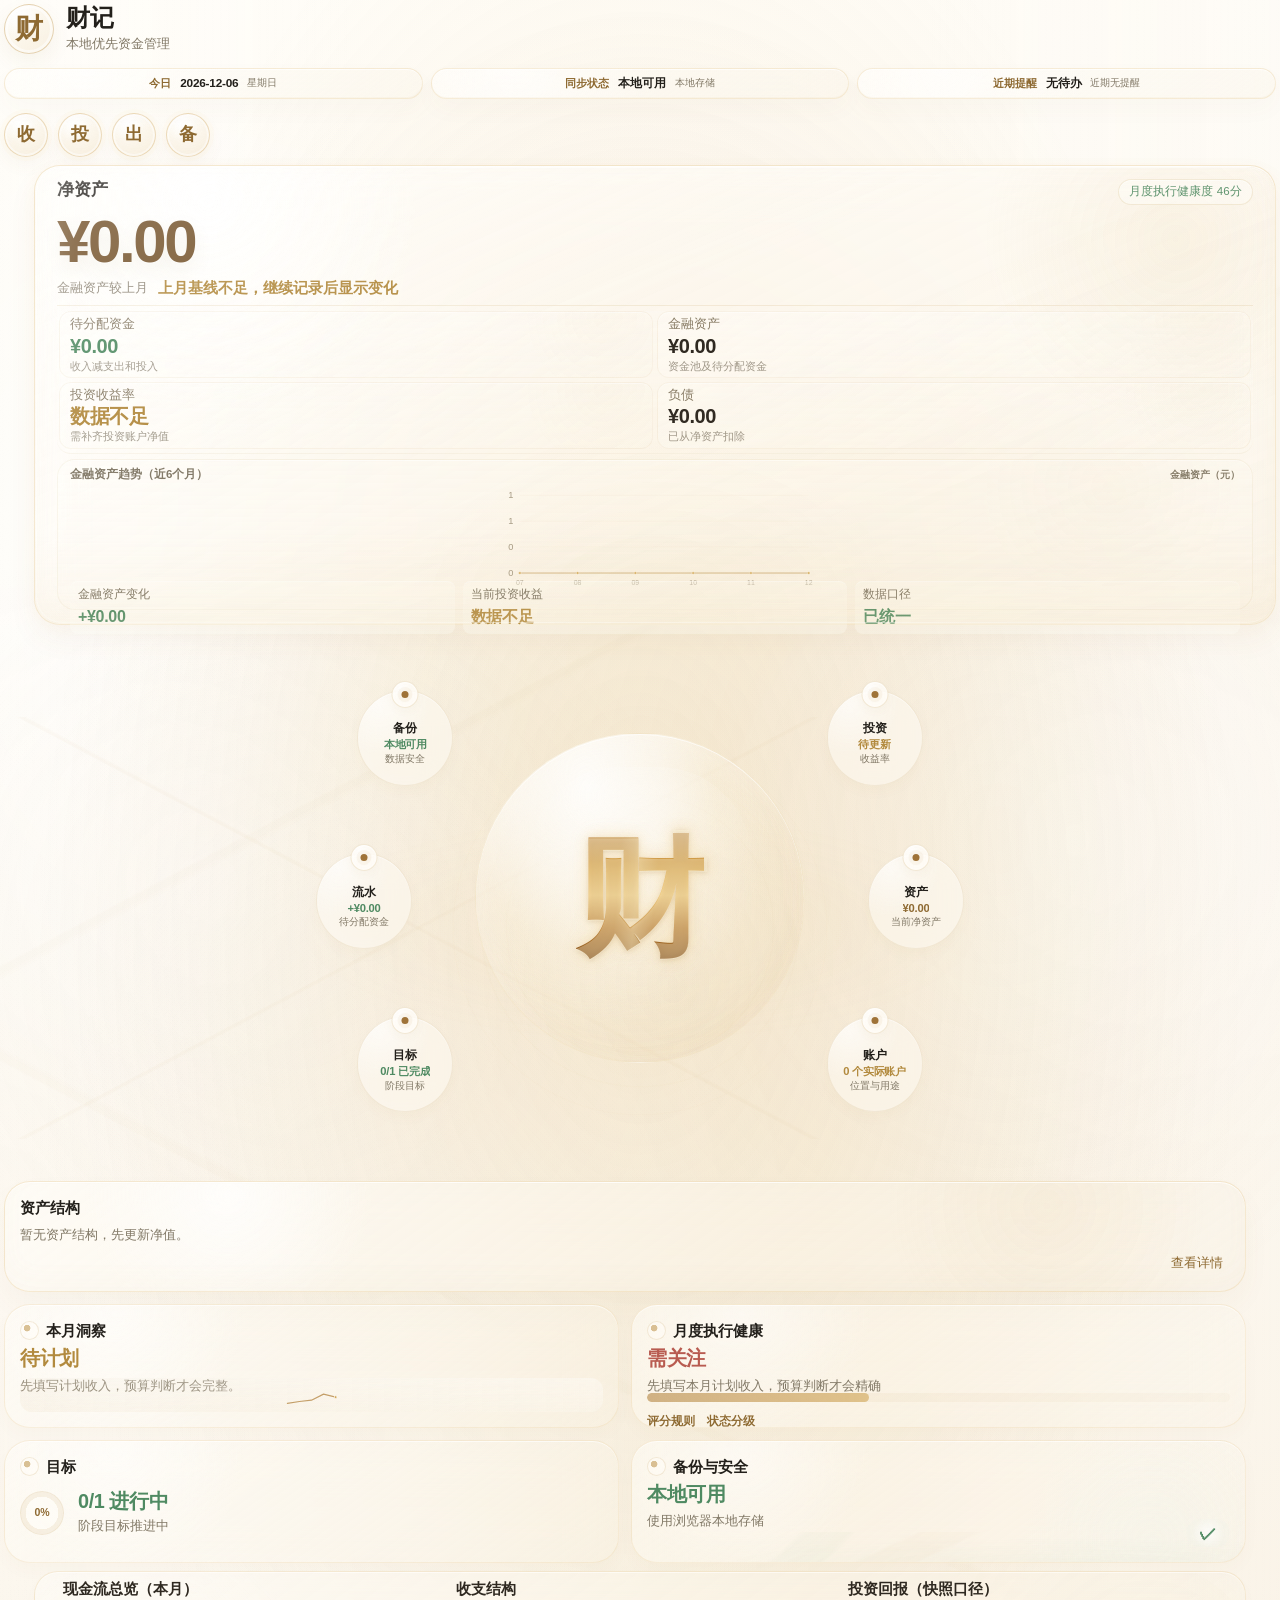
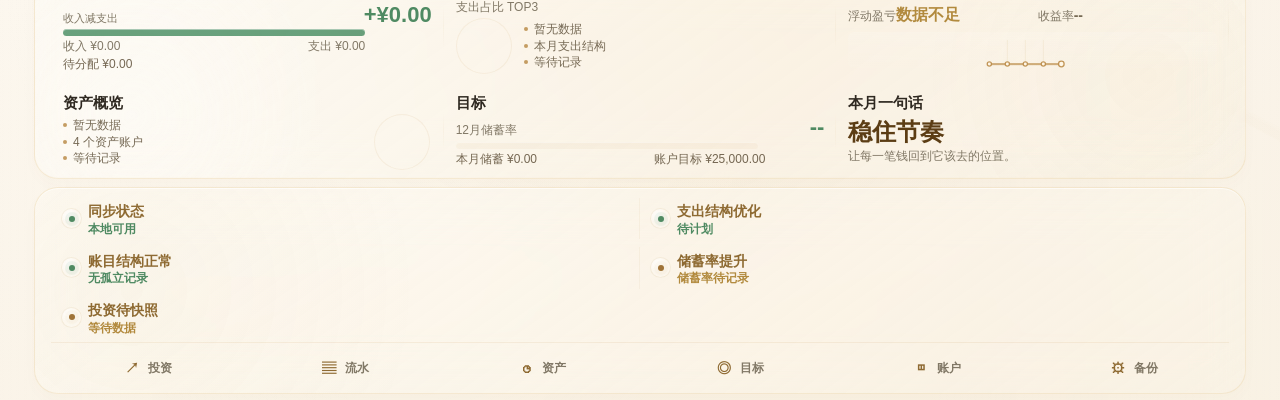
==== commit ba18021b: "feat: add local safety net and reminders" ====
--- a/index.html
+++ b/index.html
@@ -1,4 +1,4 @@
-﻿<!DOCTYPE html>
+<!DOCTYPE html>
 <html lang="zh-CN">
 <head>
   <meta charset="UTF-8">
@@ -12,7 +12,7 @@
   <link rel="manifest" href="manifest.webmanifest">
   <link rel="icon" href="icons/icon.svg" type="image/svg+xml">
   <link rel="apple-touch-icon" href="icons/icon-192.png">
-  <link rel="stylesheet" href="styles.css?v=29">
+  <link rel="stylesheet" href="styles.css?v=30">
 </head>
 <body>
   <div class="app">
@@ -792,6 +792,17 @@
             <input type="file" id="importFile" accept="application/json,.json">
             <div class="actions"><button class="btn ghost" id="importData">导入 JSON 数据</button></div>
           </div>
+          <div class="card data-card idb-backup-card">
+            <h2>自动备份</h2>
+            <p class="subtitle" id="idbBackupStatus">读取自动备份状态中…</p>
+            <div class="notice data-save-note">最新自动备份：<strong id="idbBackupLatest">--</strong></div>
+            <div class="actions"><button class="btn ghost" type="button" id="idbRestoreLatest">从最新备份恢复</button></div>
+          </div>
+          <div class="card data-card idb-audit-card">
+            <h2>操作记录</h2>
+            <p class="subtitle">最近的本机操作审计，便于追溯</p>
+            <div id="idbAuditList" class="idb-audit-list"></div>
+          </div>
         </div>
       </section>
     </main>
@@ -808,6 +819,7 @@
   <script defer src="scripts/app-ui-feedback.js?v=27"></script>
   <script defer src="scripts/app-validators.js?v=26"></script>
   <script defer src="scripts/app-migrations.js?v=26"></script>
+  <script defer src="scripts/app-idb.js?v=27"></script>
   <script defer src="scripts/app-storage.js?v=26"></script>
   <script defer src="scripts/app-backend-config.js?v=26"></script>
   <script defer src="scripts/app-calculations.js?v=26"></script>
--- a/styles.css
+++ b/styles.css
@@ -4,5 +4,5 @@
 @import url("./styles/modals.css?v=26");
 @import url("./styles/dashboard.css?v=26");
 @import url("./styles/pages.css?v=28");
-@import url("./styles/subpages.css?v=29");
+@import url("./styles/subpages.css?v=30");
 @import url("./styles/responsive.css?v=26");
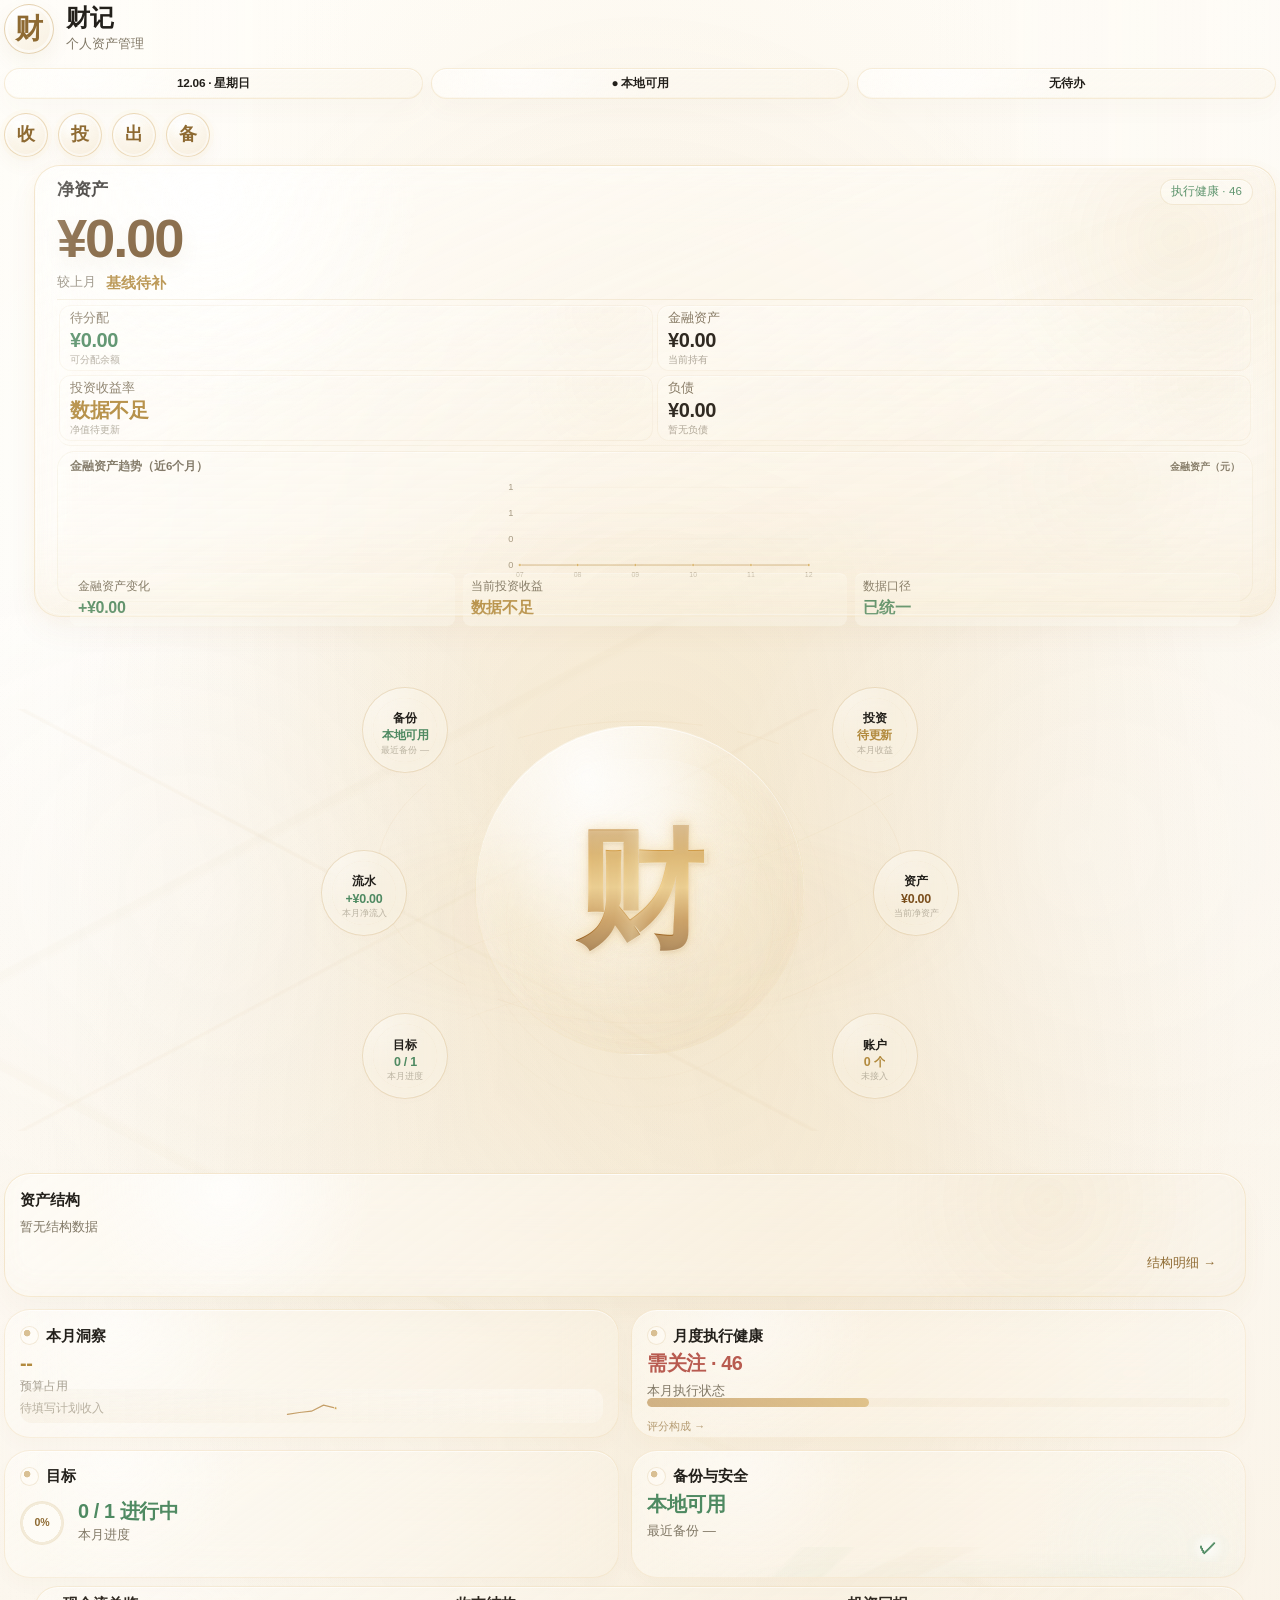
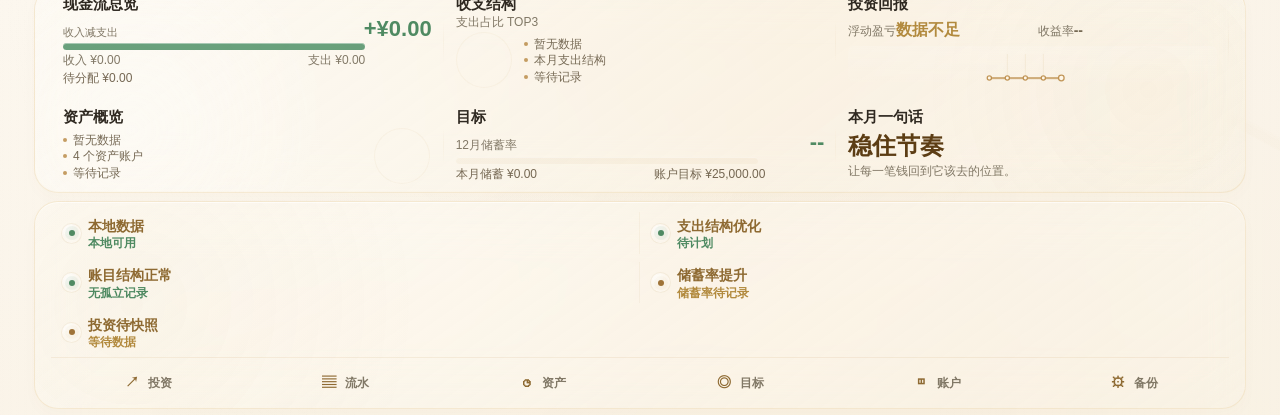
==== commit 52307b2e: "6.8" ====
--- a/index.html
+++ b/index.html
@@ -12,7 +12,7 @@
   <link rel="manifest" href="manifest.webmanifest">
   <link rel="icon" href="icons/icon.svg" type="image/svg+xml">
   <link rel="apple-touch-icon" href="icons/icon-192.png">
-  <link rel="stylesheet" href="styles.css?v=30">
+  <link rel="stylesheet" href="styles.css?v=31">
 </head>
 <body>
   <div class="app">
@@ -108,7 +108,7 @@
               <div class="dashboard-brand-mark">财</div>
               <div>
                 <h2>财记</h2>
-                <p>本地优先资金管理</p>
+                <p>个人资产管理</p>
               </div>
             </div>
             <div id="dashboardStatusBar" class="dashboard-status-bar"></div>
@@ -758,11 +758,23 @@
           <div class="card data-card sync-card">
             <h2>多设备同步</h2>
             <p class="subtitle" id="backendAuthStatus">本地模式：云同步未初始化</p>
+            <div class="sync-config-block">
+              <div class="section-title compact"><div><h2>云同步配置</h2><p>填写 Supabase 项目 URL 与 anon/publishable key；配置只保存在本浏览器，不会提交到 Git</p></div></div>
+              <div class="form-grid sync-login-grid">
+                <div class="field"><label>Supabase URL</label><input type="url" id="backendConfigUrl" placeholder="https://xxxx.supabase.co"></div>
+                <div class="field"><label>anon / publishable key</label><input type="password" id="backendConfigAnonKey" placeholder="Supabase 公开 key"></div>
+                <div class="field"><label>同源客户端脚本</label><input type="text" id="backendConfigScript" placeholder="./scripts/vendor/supabase-js.js" required><small>必须是当前站点内的 supabase-js 文件</small></div>
+              </div>
+              <div class="actions">
+                <button class="btn primary small" type="button" id="backendSaveConfig">保存配置</button>
+                <button class="btn ghost small" type="button" id="backendClearConfig">清除配置</button>
+              </div>
+            </div>
             <div class="form-grid sync-login-grid">
               <div class="field"><label>邮箱</label><input type="email" id="backendLoginEmail" placeholder="name@example.com"></div>
               <div class="field"><label>验证码</label><input type="text" id="backendOtpToken" inputmode="numeric" placeholder="可选"></div>
               <div class="field sync-login-actions">
-                <label>操作</label>
+                <span class="field-label" aria-hidden="true">操作</span>
                 <div class="actions">
             <button class="btn ghost small" type="button" id="backendSendLogin">发送登录邮件</button>
                   <button class="btn ghost small" type="button" id="backendVerifyOtp">验证登录</button>
@@ -815,32 +827,32 @@
     <button id="actionFeedbackButton" type="button">撤销</button>
     <button class="action-feedback-close" type="button" data-action="dismiss-feedback" aria-label="关闭提示">×</button>
   </div>
-  <script defer src="scripts/app-state.js?v=27"></script>
-  <script defer src="scripts/app-ui-feedback.js?v=27"></script>
-  <script defer src="scripts/app-validators.js?v=26"></script>
-  <script defer src="scripts/app-migrations.js?v=26"></script>
-  <script defer src="scripts/app-idb.js?v=27"></script>
-  <script defer src="scripts/app-storage.js?v=26"></script>
-  <script defer src="scripts/app-backend-config.js?v=26"></script>
-  <script defer src="scripts/app-calculations.js?v=26"></script>
-  <script defer src="scripts/app-render-core.js?v=27"></script>
-  <script defer src="scripts/dashboard/dashboard-formatters.js?v=26"></script>
-  <script defer src="scripts/dashboard/render-bottom-strip.js?v=26"></script>
-  <script defer src="scripts/app-render-dashboard.js?v=26"></script>
-  <script defer src="scripts/app-render-assets.js?v=26"></script>
-  <script defer src="scripts/app-render-records.js?v=26"></script>
-  <script defer src="scripts/app-render-investments.js?v=26"></script>
-  <script defer src="scripts/app-render-monthly.js?v=26"></script>
-  <script defer src="scripts/app-render-flow.js?v=26"></script>
-  <script defer src="scripts/app-actions-data.js?v=26"></script>
-  <script defer src="scripts/app-actions-crud.js?v=26"></script>
-  <script defer src="scripts/app-actions-quick-entry.js?v=26"></script>
-  <script defer src="scripts/app-actions-modals.js?v=26"></script>
-  <script defer src="scripts/app-actions-forms.js?v=27"></script>
-  <script defer src="scripts/app-auth.js?v=26"></script>
-  <script defer src="scripts/app-sync.js?v=26"></script>
-  <script defer src="scripts/app-actions-navigation.js?v=26"></script>
-  <script defer src="scripts/app-actions.js?v=27"></script>
-  <script defer src="scripts/app-pwa.js?v=26"></script>
+  <script defer src="scripts/app-state.js?v=31"></script>
+  <script defer src="scripts/app-ui-feedback.js?v=31"></script>
+  <script defer src="scripts/app-validators.js?v=31"></script>
+  <script defer src="scripts/app-migrations.js?v=31"></script>
+  <script defer src="scripts/app-idb.js?v=31"></script>
+  <script defer src="scripts/app-storage.js?v=31"></script>
+  <script defer src="scripts/app-backend-config.js?v=31"></script>
+  <script defer src="scripts/app-calculations.js?v=31"></script>
+  <script defer src="scripts/app-render-core.js?v=31"></script>
+  <script defer src="scripts/dashboard/dashboard-formatters.js?v=31"></script>
+  <script defer src="scripts/dashboard/render-bottom-strip.js?v=31"></script>
+  <script defer src="scripts/app-render-dashboard.js?v=31"></script>
+  <script defer src="scripts/app-render-assets.js?v=31"></script>
+  <script defer src="scripts/app-render-records.js?v=31"></script>
+  <script defer src="scripts/app-render-investments.js?v=31"></script>
+  <script defer src="scripts/app-render-monthly.js?v=31"></script>
+  <script defer src="scripts/app-render-flow.js?v=31"></script>
+  <script defer src="scripts/app-actions-data.js?v=31"></script>
+  <script defer src="scripts/app-actions-crud.js?v=31"></script>
+  <script defer src="scripts/app-actions-quick-entry.js?v=31"></script>
+  <script defer src="scripts/app-actions-modals.js?v=31"></script>
+  <script defer src="scripts/app-actions-forms.js?v=31"></script>
+  <script defer src="scripts/app-auth.js?v=31"></script>
+  <script defer src="scripts/app-sync.js?v=31"></script>
+  <script defer src="scripts/app-actions-navigation.js?v=31"></script>
+  <script defer src="scripts/app-actions.js?v=31"></script>
+  <script defer src="scripts/app-pwa.js?v=31"></script>
 </body>
 </html>
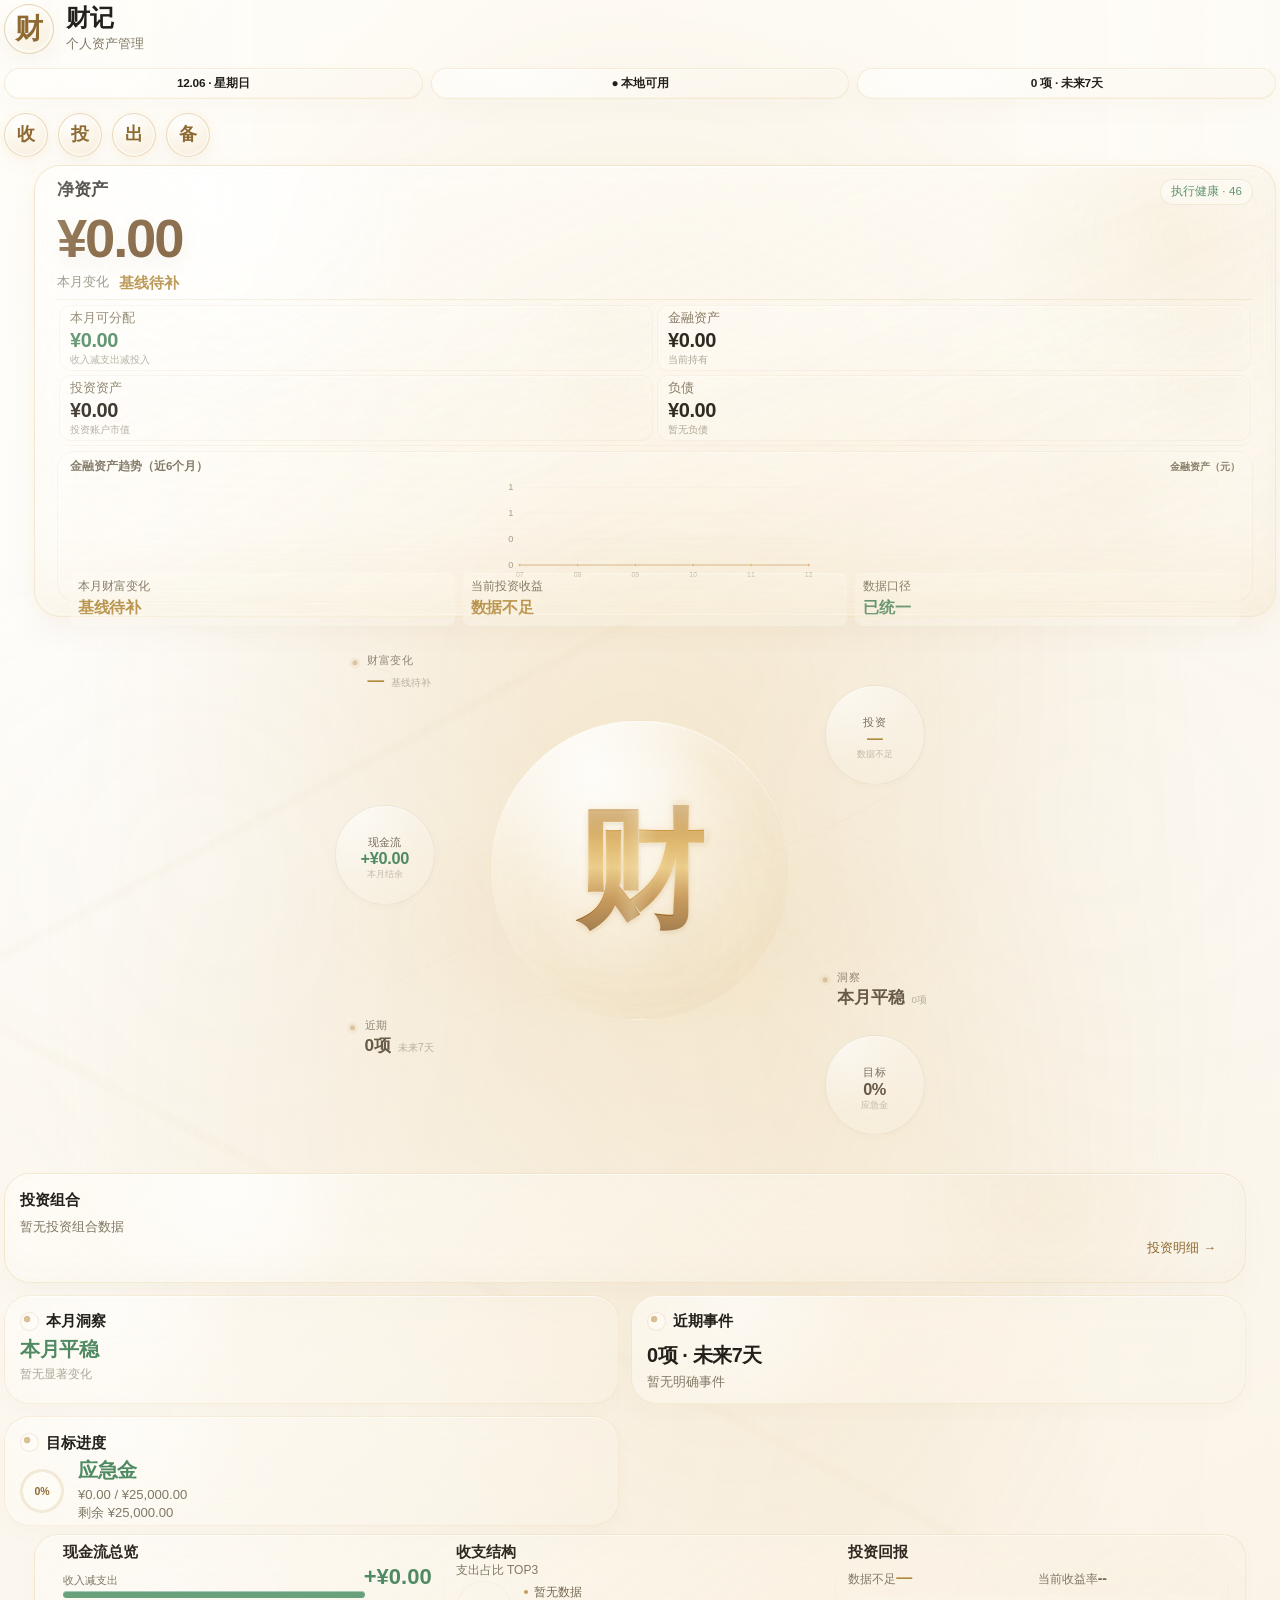
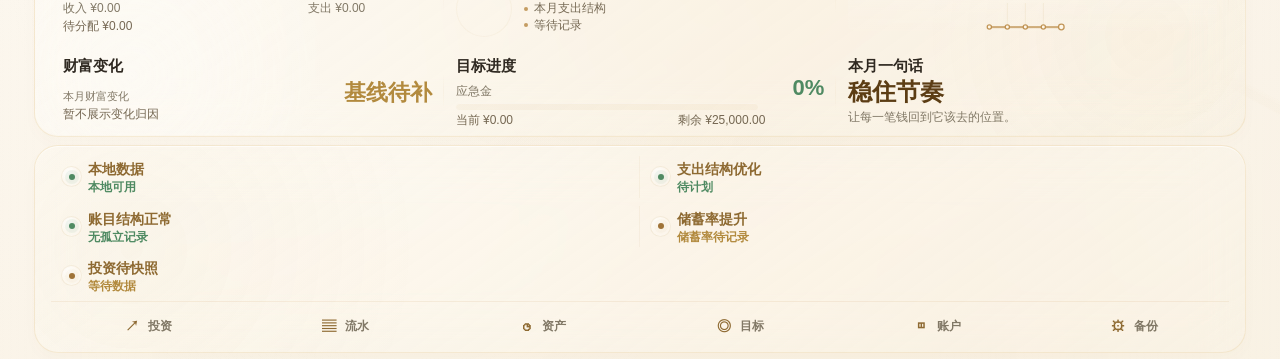
==== commit 47a9275f: "准备大改" ====
--- a/index.html
+++ b/index.html
@@ -12,7 +12,7 @@
   <link rel="manifest" href="manifest.webmanifest">
   <link rel="icon" href="icons/icon.svg" type="image/svg+xml">
   <link rel="apple-touch-icon" href="icons/icon-192.png">
-  <link rel="stylesheet" href="styles.css?v=31">
+  <link rel="stylesheet" href="styles.css?v=32">
 </head>
 <body>
   <div class="app">
@@ -124,7 +124,7 @@
             <section class="dashboard-asset-card dashboard-panel" aria-label="净资产">
               <div class="dashboard-panel-head">
                 <h3>净资产</h3>
-                <span id="dashboardAssetHealth" class="dashboard-pill">资产健康度 --</span>
+                <span id="dashboardAssetHealth" class="dashboard-pill">执行健康 --</span>
               </div>
               <strong id="dashboardTotalAsset" class="dashboard-total-asset">¥0.00</strong>
               <div id="dashboardAssetChange" class="dashboard-change-row"></div>
@@ -212,11 +212,11 @@
                   <circle class="wealth-pearl pearl-c" cx="596" cy="304" r="5" />
                   <circle class="wealth-pearl pearl-d" cx="282" cy="398" r="4" />
                 </svg>
-                <div id="wealthCompassNodes" class="compass-node-layer" aria-label="模块入口"></div>
+                <div id="wealthCompassNodes" class="compass-node-layer" aria-label="财富指标"></div>
               </div>
             </section>
 
-            <aside id="dashboardRightCards" class="dashboard-right-cards" aria-label="右侧状态卡"></aside>
+            <aside id="dashboardRightCards" class="dashboard-right-cards" aria-label="首页信息卡"></aside>
           </div>
 
           <section id="dashboardBottomStrip" class="dashboard-bottom-strip dashboard-panel" aria-label="本月数据带"></section>
@@ -827,32 +827,32 @@
     <button id="actionFeedbackButton" type="button">撤销</button>
     <button class="action-feedback-close" type="button" data-action="dismiss-feedback" aria-label="关闭提示">×</button>
   </div>
-  <script defer src="scripts/app-state.js?v=31"></script>
-  <script defer src="scripts/app-ui-feedback.js?v=31"></script>
-  <script defer src="scripts/app-validators.js?v=31"></script>
-  <script defer src="scripts/app-migrations.js?v=31"></script>
-  <script defer src="scripts/app-idb.js?v=31"></script>
-  <script defer src="scripts/app-storage.js?v=31"></script>
-  <script defer src="scripts/app-backend-config.js?v=31"></script>
-  <script defer src="scripts/app-calculations.js?v=31"></script>
-  <script defer src="scripts/app-render-core.js?v=31"></script>
-  <script defer src="scripts/dashboard/dashboard-formatters.js?v=31"></script>
-  <script defer src="scripts/dashboard/render-bottom-strip.js?v=31"></script>
-  <script defer src="scripts/app-render-dashboard.js?v=31"></script>
-  <script defer src="scripts/app-render-assets.js?v=31"></script>
-  <script defer src="scripts/app-render-records.js?v=31"></script>
-  <script defer src="scripts/app-render-investments.js?v=31"></script>
-  <script defer src="scripts/app-render-monthly.js?v=31"></script>
-  <script defer src="scripts/app-render-flow.js?v=31"></script>
-  <script defer src="scripts/app-actions-data.js?v=31"></script>
-  <script defer src="scripts/app-actions-crud.js?v=31"></script>
-  <script defer src="scripts/app-actions-quick-entry.js?v=31"></script>
-  <script defer src="scripts/app-actions-modals.js?v=31"></script>
-  <script defer src="scripts/app-actions-forms.js?v=31"></script>
-  <script defer src="scripts/app-auth.js?v=31"></script>
-  <script defer src="scripts/app-sync.js?v=31"></script>
-  <script defer src="scripts/app-actions-navigation.js?v=31"></script>
-  <script defer src="scripts/app-actions.js?v=31"></script>
-  <script defer src="scripts/app-pwa.js?v=31"></script>
+  <script defer src="scripts/app-state.js?v=32"></script>
+  <script defer src="scripts/app-ui-feedback.js?v=32"></script>
+  <script defer src="scripts/app-validators.js?v=32"></script>
+  <script defer src="scripts/app-migrations.js?v=32"></script>
+  <script defer src="scripts/app-idb.js?v=32"></script>
+  <script defer src="scripts/app-storage.js?v=32"></script>
+  <script defer src="scripts/app-backend-config.js?v=32"></script>
+  <script defer src="scripts/app-calculations.js?v=32"></script>
+  <script defer src="scripts/app-render-core.js?v=32"></script>
+  <script defer src="scripts/dashboard/dashboard-formatters.js?v=32"></script>
+  <script defer src="scripts/dashboard/render-bottom-strip.js?v=32"></script>
+  <script defer src="scripts/app-render-dashboard.js?v=32"></script>
+  <script defer src="scripts/app-render-assets.js?v=32"></script>
+  <script defer src="scripts/app-render-records.js?v=32"></script>
+  <script defer src="scripts/app-render-investments.js?v=32"></script>
+  <script defer src="scripts/app-render-monthly.js?v=32"></script>
+  <script defer src="scripts/app-render-flow.js?v=32"></script>
+  <script defer src="scripts/app-actions-data.js?v=32"></script>
+  <script defer src="scripts/app-actions-crud.js?v=32"></script>
+  <script defer src="scripts/app-actions-quick-entry.js?v=32"></script>
+  <script defer src="scripts/app-actions-modals.js?v=32"></script>
+  <script defer src="scripts/app-actions-forms.js?v=32"></script>
+  <script defer src="scripts/app-auth.js?v=32"></script>
+  <script defer src="scripts/app-sync.js?v=32"></script>
+  <script defer src="scripts/app-actions-navigation.js?v=32"></script>
+  <script defer src="scripts/app-actions.js?v=32"></script>
+  <script defer src="scripts/app-pwa.js?v=32"></script>
 </body>
 </html>
--- a/styles.css
+++ b/styles.css
@@ -2,7 +2,7 @@
 @import url("./styles/components.css?v=26");
 @import url("./styles/controls.css?v=27");
 @import url("./styles/modals.css?v=26");
-@import url("./styles/dashboard.css?v=26");
+@import url("./styles/dashboard.css?v=27");
 @import url("./styles/pages.css?v=28");
 @import url("./styles/subpages.css?v=30");
 @import url("./styles/responsive.css?v=26");
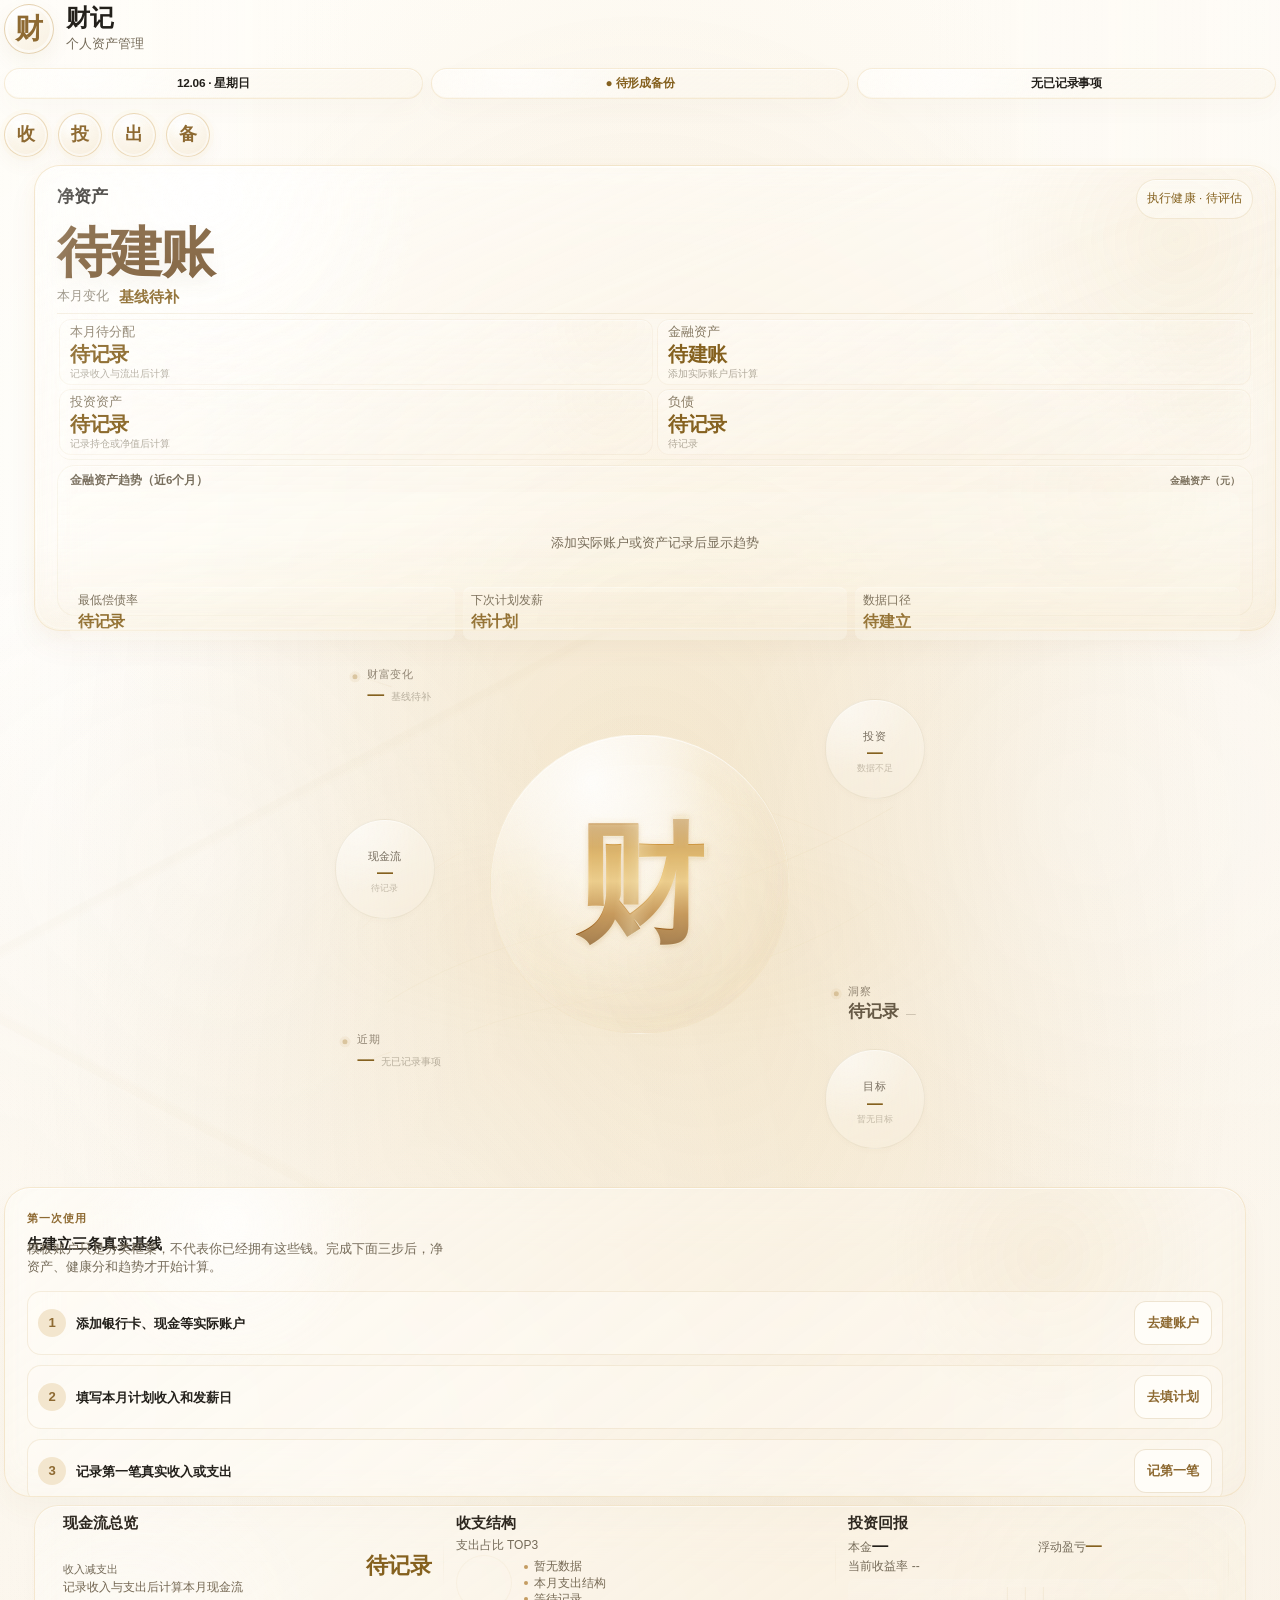
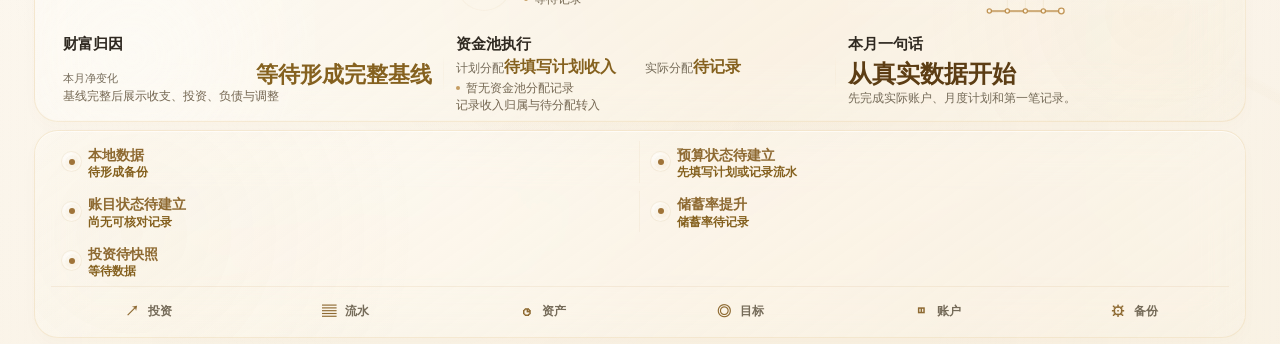
==== commit 307589be: "1" ====
--- a/index.html
+++ b/index.html
@@ -12,7 +12,7 @@
   <link rel="manifest" href="manifest.webmanifest">
   <link rel="icon" href="icons/icon.svg" type="image/svg+xml">
   <link rel="apple-touch-icon" href="icons/icon-192.png">
-  <link rel="stylesheet" href="styles.css?v=32">
+  <link rel="stylesheet" href="styles.css?v=33">
 </head>
 <body>
   <div class="app">
@@ -124,9 +124,9 @@
             <section class="dashboard-asset-card dashboard-panel" aria-label="净资产">
               <div class="dashboard-panel-head">
                 <h3>净资产</h3>
-                <span id="dashboardAssetHealth" class="dashboard-pill">执行健康 --</span>
-              </div>
-              <strong id="dashboardTotalAsset" class="dashboard-total-asset">¥0.00</strong>
+                <button id="dashboardAssetHealth" class="dashboard-pill dashboard-health-trigger" type="button" data-health-detail="all" aria-label="查看执行健康评分说明">执行健康 · 待评估</button>
+              </div>
+              <strong id="dashboardTotalAsset" class="dashboard-total-asset">待建账</strong>
               <div id="dashboardAssetChange" class="dashboard-change-row"></div>
               <div id="dashboardAssetMetrics" class="dashboard-asset-metrics"></div>
               <div class="dashboard-mini-chart-block">
@@ -219,7 +219,8 @@
             <aside id="dashboardRightCards" class="dashboard-right-cards" aria-label="首页信息卡"></aside>
           </div>
 
-          <section id="dashboardBottomStrip" class="dashboard-bottom-strip dashboard-panel" aria-label="本月数据带"></section>
+          <div id="dashboardStripHint" class="dashboard-strip-hint">左右滑动查看全部 6 项 <span aria-hidden="true">→</span></div>
+          <section id="dashboardBottomStrip" class="dashboard-bottom-strip dashboard-panel" aria-label="本月数据带" aria-describedby="dashboardStripHint" tabindex="0"></section>
           <nav class="dashboard-bottom-nav dashboard-panel" aria-label="底部状态与导航">
             <div id="dashboardBottomStatus" class="dashboard-bottom-status" aria-label="底部状态入口"></div>
             <div class="dashboard-bottom-nav-actions" aria-label="页面导航入口">
@@ -322,13 +323,13 @@
         <section class="flow-topbar">
           <div class="flow-topbar-hero">
             <span>待分配资金</span>
-            <strong id="flowOvSurplus">¥0.00</strong>
+            <strong id="flowOvSurplus">待记录</strong>
             <span id="flowOvSurplusSub"></span>
           </div>
           <div class="flow-topbar-stats">
-            <div class="flow-stat"><span>本月收入</span><strong id="flowOvIncome">¥0.00</strong></div>
-            <div class="flow-stat"><span>本月支出</span><strong id="flowOvExpense">¥0.00</strong></div>
-            <div class="flow-stat"><span>本月投资</span><strong id="flowOvInvestment">¥0.00</strong></div>
+            <div class="flow-stat"><span>本月收入</span><strong id="flowOvIncome">待记录</strong></div>
+            <div class="flow-stat"><span>本月支出</span><strong id="flowOvExpense">待记录</strong></div>
+            <div class="flow-stat"><span>本月投资</span><strong id="flowOvInvestment">待记录</strong></div>
             <div class="flow-stat"><span>工资到账</span><strong id="flowOvSalary">--</strong></div>
             <div class="flow-stat"><span>资金状态</span><strong id="flowOvStatus">--</strong></div>
           </div>
@@ -421,11 +422,11 @@
                 <span id="monthlyReportStatus" class="status-pill">持续观察</span>
               </div>
               <div class="monthly-report-grid">
-                <div><span>本月实际收入</span><strong id="mrIncome">¥0.00</strong></div>
-                <div><span>本月支出</span><strong id="mrExpense">¥0.00</strong></div>
-                <div><span>本月投入/储蓄</span><strong id="mrInvestment">¥0.00</strong></div>
-                <div><span>待分配资金</span><strong id="mrSurplus">¥0.00</strong></div>
-                <div><span>月末净资产</span><strong id="mrAsset">¥0.00</strong></div>
+                <div><span>本月实际收入</span><strong id="mrIncome">待记录</strong></div>
+                <div><span>本月支出</span><strong id="mrExpense">待记录</strong></div>
+                <div><span>本月投入/储蓄</span><strong id="mrInvestment">待记录</strong></div>
+                <div><span>待分配资金</span><strong id="mrSurplus">待记录</strong></div>
+                <div><span>月末净资产</span><strong id="mrAsset">待建账</strong></div>
                 <div><span>工资到账状态</span><strong id="mrSalary">等待填写计划收入</strong></div>
                 <div><span>系统状态判断</span><strong id="mrSystem">持续观察</strong></div>
               </div>
@@ -433,15 +434,15 @@
               <div class="monthly-mini-grid">
                 <article class="card monthly-mini-card">
                   <h3>收入执行</h3>
-                  <p id="mrIncomeExec">计划收入：待填写计划收入｜实际收入：¥0.00｜到账比例：--</p>
+                  <p id="mrIncomeExec">计划收入：待填写计划收入｜实际收入：待记录｜到账比例：--</p>
                 </article>
                 <article class="card monthly-mini-card">
                   <h3>预算执行</h3>
-                  <p id="mrBudgetExec">消费预算：待填写计划收入｜总支出：¥0.00｜预算结余：待填写计划收入</p>
+                  <p id="mrBudgetExec">消费预算：待填写计划收入｜总支出：待记录｜预算结余：待填写计划收入</p>
                 </article>
                 <article class="card monthly-mini-card">
                   <h3>资产动作</h3>
-                  <p id="mrAssetExec">本月投入/储蓄：¥0.00｜资产账户数量：0｜目标推进数量：0</p>
+                  <p id="mrAssetExec">本月投入/储蓄：待记录｜金融资产：待建账｜净资产：待建账</p>
                 </article>
               </div>
             </div>
@@ -496,15 +497,15 @@
         <section class="invest-topbar">
           <div class="invest-topbar-hero">
             <span>投资总市值</span>
-            <strong id="investCockpitValue">¥0.00</strong>
+            <strong id="investCockpitValue">待记录</strong>
             <div class="invest-topbar-meta">
-              <span>累计本金 <strong id="investCockpitPrincipal">¥0.00</strong></span>
-              <span>浮动盈亏 <strong id="investCockpitPnl">¥0.00</strong></span>
+              <span>累计本金 <strong id="investCockpitPrincipal">待记录</strong></span>
+              <span>浮动盈亏 <strong id="investCockpitPnl">待评估</strong></span>
               <span>总收益率 <strong id="investCockpitRoi">--</strong></span>
             </div>
           </div>
           <div class="invest-topbar-stats">
-            <div class="invest-stat"><span>本月净投入</span><strong id="investStatNetIn">¥0.00</strong></div>
+            <div class="invest-stat"><span>本月净投入</span><strong id="investStatNetIn">待记录</strong></div>
             <div class="invest-stat"><span>本月净值变化</span><strong id="investStatMonthChange">--</strong></div>
             <div class="invest-stat"><span>资产账户</span><strong id="investStatAccountCount">0</strong></div>
             <div class="invest-stat"><span>最近更新</span><strong id="investStatLastUpdate">--</strong></div>
@@ -751,70 +752,73 @@
         <div class="card data-center-head data-health-hero">
           <span class="context-label">数据健康</span>
           <h2>你的数据由当前设备保管</h2>
-          <p class="subtitle">数据保存在当前浏览器 localStorage 中建议每周导出一次 JSON 备份导入会覆盖当前本地数据，请确认文件无误</p>
+          <p class="subtitle">主数据保存在当前浏览器；自动备份写入同一浏览器的独立存储。手动导出 JSON 才能抵御清理浏览器数据或设备损坏。</p>
+          <div class="data-storage-health" role="status" aria-live="polite">
+            <strong id="dataStorageHealthLabel" class="warning">存储状态待检测</strong>
+            <span id="dataStorageHealthDetail">正在检查本地写入和自动备份能力</span>
+          </div>
           <div class="notice data-save-note">最近保存时间：<strong id="dataLastSavedText">--</strong></div>
         </div>
         <div class="data-actions">
-          <div class="card data-card sync-card">
-            <h2>多设备同步</h2>
-            <p class="subtitle" id="backendAuthStatus">本地模式：云同步未初始化</p>
-            <div class="sync-config-block">
-              <div class="section-title compact"><div><h2>云同步配置</h2><p>填写 Supabase 项目 URL 与 anon/publishable key；配置只保存在本浏览器，不会提交到 Git</p></div></div>
-              <div class="form-grid sync-login-grid">
-                <div class="field"><label>Supabase URL</label><input type="url" id="backendConfigUrl" placeholder="https://xxxx.supabase.co"></div>
-                <div class="field"><label>anon / publishable key</label><input type="password" id="backendConfigAnonKey" placeholder="Supabase 公开 key"></div>
-                <div class="field"><label>同源客户端脚本</label><input type="text" id="backendConfigScript" placeholder="./scripts/vendor/supabase-js.js" required><small>必须是当前站点内的 supabase-js 文件</small></div>
-              </div>
-              <div class="actions">
-                <button class="btn primary small" type="button" id="backendSaveConfig">保存配置</button>
-                <button class="btn ghost small" type="button" id="backendClearConfig">清除配置</button>
-              </div>
-            </div>
-            <div class="form-grid sync-login-grid">
-              <div class="field"><label>邮箱</label><input type="email" id="backendLoginEmail" placeholder="name@example.com"></div>
-              <div class="field"><label>验证码</label><input type="text" id="backendOtpToken" inputmode="numeric" placeholder="可选"></div>
-              <div class="field sync-login-actions">
-                <span class="field-label" aria-hidden="true">操作</span>
-                <div class="actions">
-            <button class="btn ghost small" type="button" id="backendSendLogin">发送登录邮件</button>
-                  <button class="btn ghost small" type="button" id="backendVerifyOtp">验证登录</button>
-                  <button class="btn ghost small" type="button" id="backendLogout">退出</button>
-                </div>
-              </div>
-            </div>
-            <div class="notice data-save-note">云同步状态：<strong id="backendSyncStatus">本地可用，云同步待登录</strong></div>
-            <div class="sync-meta-grid">
-              <div><span>本地保存</span><strong id="backendLocalSavedAt">--</strong></div>
-              <div><span>云端同步</span><strong id="backendCloudSyncedAt">--</strong></div>
-            </div>
-            <div class="actions">
-              <button class="btn ghost" type="button" id="backendPullCloud">拉取云端</button>
-              <button class="btn ghost" type="button" id="backendPushLocal">上传本机</button>
-            </div>
-          </div>
           <div class="card data-card">
             <h2>导出数据</h2>
-            <p class="subtitle">导出完整 JSON，可用于备份或换电脑</p>
+            <p class="subtitle">导出完整 JSON。支持直接写入文件时会在关闭文件后确认；普通浏览器下载需到下载列表确认。</p>
             <button class="btn ghost" id="exportData">下载完整 JSON</button>
           </div>
-          <div class="card data-card import-card">
-            <h2>导入备份</h2>
-            <p class="subtitle">选择之前导出的 JSON 文件，将覆盖当前浏览器中的本地数据</p>
-            <div class="notice import-warning">导入前系统会先自动导出当前数据作为备份</div>
-            <input type="file" id="importFile" accept="application/json,.json">
-            <div class="actions"><button class="btn ghost" id="importData">导入 JSON 数据</button></div>
-          </div>
           <div class="card data-card idb-backup-card">
-            <h2>自动备份</h2>
+            <h2>自动备份与恢复</h2>
             <p class="subtitle" id="idbBackupStatus">读取自动备份状态中…</p>
             <div class="notice data-save-note">最新自动备份：<strong id="idbBackupLatest">--</strong></div>
             <div class="actions"><button class="btn ghost" type="button" id="idbRestoreLatest">从最新备份恢复</button></div>
+          </div>
+          <div class="card data-card import-card">
+            <h2>导入备份</h2>
+            <p class="subtitle">选择之前导出的 JSON 文件，将覆盖当前浏览器中的本地数据，最大 16 MB。</p>
+            <div class="notice import-warning">覆盖前会写入并读回校验一个本机检查点，同时发起当前数据的 JSON 下载。</div>
+            <input type="file" id="importFile" accept="application/json,.json">
+            <div class="actions"><button class="btn ghost" id="importData">校验并导入 JSON</button></div>
           </div>
           <div class="card data-card idb-audit-card">
             <h2>操作记录</h2>
             <p class="subtitle">最近的本机操作审计，便于追溯</p>
             <div id="idbAuditList" class="idb-audit-list"></div>
           </div>
+          <details class="card data-card sync-card experimental-sync-card">
+            <summary><span>实验性功能</span><strong>多设备云同步</strong><small>默认关闭；本地备份与恢复不依赖它</small></summary>
+            <div class="experimental-sync-body">
+              <p class="subtitle" id="backendAuthStatus">本地模式：云同步未初始化</p>
+              <div class="sync-config-block">
+                <div class="section-title compact"><div><h2>云同步配置</h2><p>填写 Supabase 项目 URL 与 anon/publishable key；配置只保存在本浏览器，不会提交到 Git</p></div></div>
+                <div class="form-grid sync-login-grid">
+                  <div class="field"><label>Supabase URL</label><input type="url" id="backendConfigUrl" placeholder="https://xxxx.supabase.co"></div>
+                  <div class="field"><label>anon / publishable key</label><input type="password" id="backendConfigAnonKey" placeholder="Supabase 公开 key"></div>
+                  <div class="field"><label>同源客户端脚本</label><input type="text" id="backendConfigScript" placeholder="./scripts/vendor/supabase-js.js" required><small>必须是当前站点内的 supabase-js 文件</small></div>
+                </div>
+                <div class="actions">
+                  <button class="btn primary small" type="button" id="backendSaveConfig">保存配置</button>
+                  <button class="btn ghost small" type="button" id="backendClearConfig">清除配置</button>
+                </div>
+              </div>
+              <div class="form-grid sync-login-grid">
+                <div class="field"><label>邮箱</label><input type="email" id="backendLoginEmail" placeholder="name@example.com"></div>
+                <div class="field"><label>验证码</label><input type="text" id="backendOtpToken" inputmode="numeric" placeholder="可选"></div>
+                <div class="field sync-login-actions"><span class="field-label" aria-hidden="true">操作</span><div class="actions">
+                  <button class="btn ghost small" type="button" id="backendSendLogin">发送登录邮件</button>
+                  <button class="btn ghost small" type="button" id="backendVerifyOtp">验证登录</button>
+                  <button class="btn ghost small" type="button" id="backendLogout">退出</button>
+                </div></div>
+              </div>
+              <div class="notice data-save-note">云同步状态：<strong id="backendSyncStatus">本地可用，云同步待登录</strong></div>
+              <div class="sync-meta-grid">
+                <div><span>本地保存</span><strong id="backendLocalSavedAt">--</strong></div>
+                <div><span>云端同步</span><strong id="backendCloudSyncedAt">--</strong></div>
+              </div>
+              <div class="actions">
+                <button class="btn ghost" type="button" id="backendPullCloud">拉取云端</button>
+                <button class="btn ghost" type="button" id="backendPushLocal">上传本机</button>
+              </div>
+            </div>
+          </details>
         </div>
       </section>
     </main>
@@ -827,32 +831,32 @@
     <button id="actionFeedbackButton" type="button">撤销</button>
     <button class="action-feedback-close" type="button" data-action="dismiss-feedback" aria-label="关闭提示">×</button>
   </div>
-  <script defer src="scripts/app-state.js?v=32"></script>
-  <script defer src="scripts/app-ui-feedback.js?v=32"></script>
-  <script defer src="scripts/app-validators.js?v=32"></script>
-  <script defer src="scripts/app-migrations.js?v=32"></script>
-  <script defer src="scripts/app-idb.js?v=32"></script>
-  <script defer src="scripts/app-storage.js?v=32"></script>
-  <script defer src="scripts/app-backend-config.js?v=32"></script>
-  <script defer src="scripts/app-calculations.js?v=32"></script>
-  <script defer src="scripts/app-render-core.js?v=32"></script>
-  <script defer src="scripts/dashboard/dashboard-formatters.js?v=32"></script>
-  <script defer src="scripts/dashboard/render-bottom-strip.js?v=32"></script>
-  <script defer src="scripts/app-render-dashboard.js?v=32"></script>
-  <script defer src="scripts/app-render-assets.js?v=32"></script>
-  <script defer src="scripts/app-render-records.js?v=32"></script>
-  <script defer src="scripts/app-render-investments.js?v=32"></script>
-  <script defer src="scripts/app-render-monthly.js?v=32"></script>
-  <script defer src="scripts/app-render-flow.js?v=32"></script>
-  <script defer src="scripts/app-actions-data.js?v=32"></script>
-  <script defer src="scripts/app-actions-crud.js?v=32"></script>
-  <script defer src="scripts/app-actions-quick-entry.js?v=32"></script>
-  <script defer src="scripts/app-actions-modals.js?v=32"></script>
-  <script defer src="scripts/app-actions-forms.js?v=32"></script>
-  <script defer src="scripts/app-auth.js?v=32"></script>
-  <script defer src="scripts/app-sync.js?v=32"></script>
-  <script defer src="scripts/app-actions-navigation.js?v=32"></script>
-  <script defer src="scripts/app-actions.js?v=32"></script>
-  <script defer src="scripts/app-pwa.js?v=32"></script>
+  <script defer src="scripts/app-state.js?v=33"></script>
+  <script defer src="scripts/app-ui-feedback.js?v=33"></script>
+  <script defer src="scripts/app-validators.js?v=33"></script>
+  <script defer src="scripts/app-migrations.js?v=33"></script>
+  <script defer src="scripts/app-idb.js?v=33"></script>
+  <script defer src="scripts/app-storage.js?v=33"></script>
+  <script defer src="scripts/app-backend-config.js?v=33"></script>
+  <script defer src="scripts/app-calculations.js?v=33"></script>
+  <script defer src="scripts/app-render-core.js?v=33"></script>
+  <script defer src="scripts/dashboard/dashboard-formatters.js?v=33"></script>
+  <script defer src="scripts/dashboard/render-bottom-strip.js?v=33"></script>
+  <script defer src="scripts/app-render-dashboard.js?v=33"></script>
+  <script defer src="scripts/app-render-assets.js?v=33"></script>
+  <script defer src="scripts/app-render-records.js?v=33"></script>
+  <script defer src="scripts/app-render-investments.js?v=33"></script>
+  <script defer src="scripts/app-render-monthly.js?v=33"></script>
+  <script defer src="scripts/app-render-flow.js?v=33"></script>
+  <script defer src="scripts/app-actions-data.js?v=33"></script>
+  <script defer src="scripts/app-actions-crud.js?v=33"></script>
+  <script defer src="scripts/app-actions-quick-entry.js?v=33"></script>
+  <script defer src="scripts/app-actions-modals.js?v=33"></script>
+  <script defer src="scripts/app-actions-forms.js?v=33"></script>
+  <script defer src="scripts/app-auth.js?v=33"></script>
+  <script defer src="scripts/app-sync.js?v=33"></script>
+  <script defer src="scripts/app-actions-navigation.js?v=33"></script>
+  <script defer src="scripts/app-actions.js?v=33"></script>
+  <script defer src="scripts/app-pwa.js?v=33"></script>
 </body>
 </html>
--- a/styles.css
+++ b/styles.css
@@ -1,8 +1,8 @@
-@import url("./styles/base.css?v=26");
-@import url("./styles/components.css?v=26");
-@import url("./styles/controls.css?v=27");
-@import url("./styles/modals.css?v=26");
-@import url("./styles/dashboard.css?v=27");
-@import url("./styles/pages.css?v=28");
-@import url("./styles/subpages.css?v=30");
-@import url("./styles/responsive.css?v=26");
+@import url("./styles/base.css?v=33");
+@import url("./styles/components.css?v=33");
+@import url("./styles/controls.css?v=33");
+@import url("./styles/modals.css?v=33");
+@import url("./styles/dashboard.css?v=33");
+@import url("./styles/pages.css?v=33");
+@import url("./styles/subpages.css?v=33");
+@import url("./styles/responsive.css?v=33");
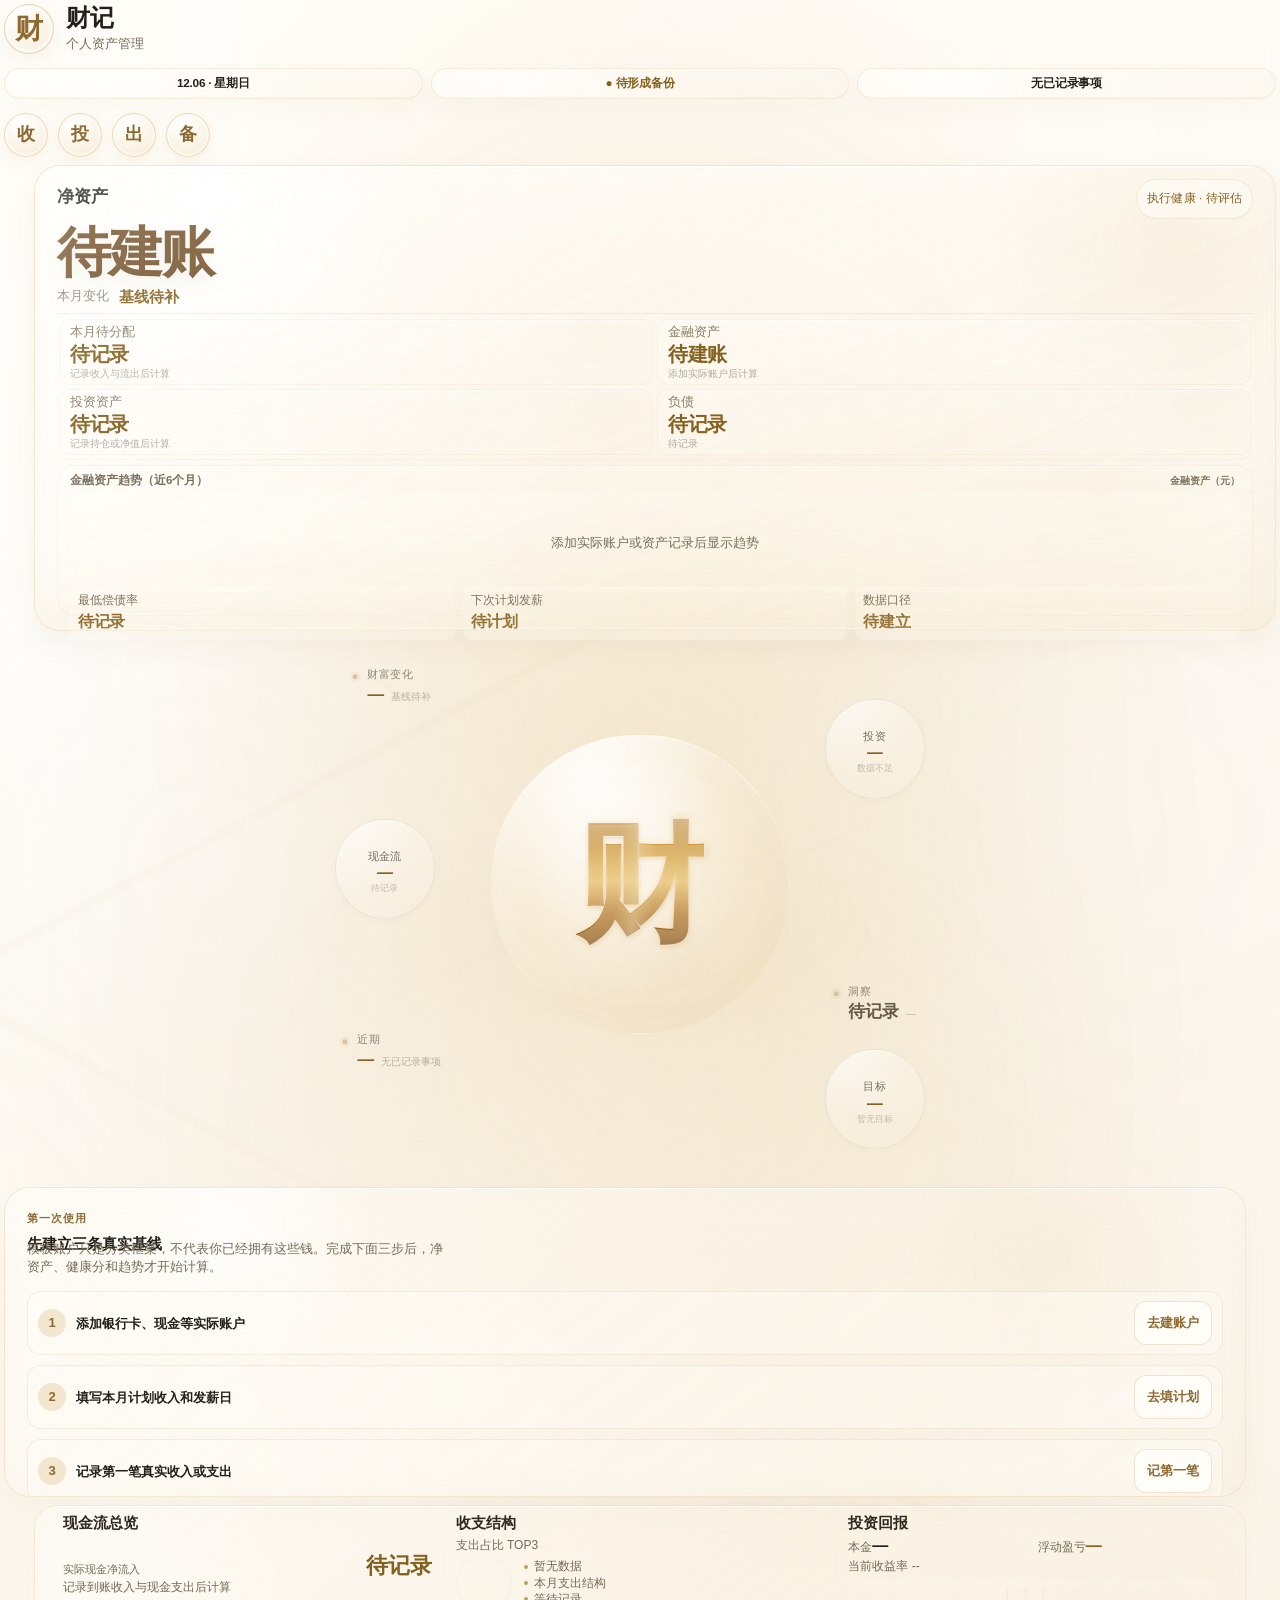
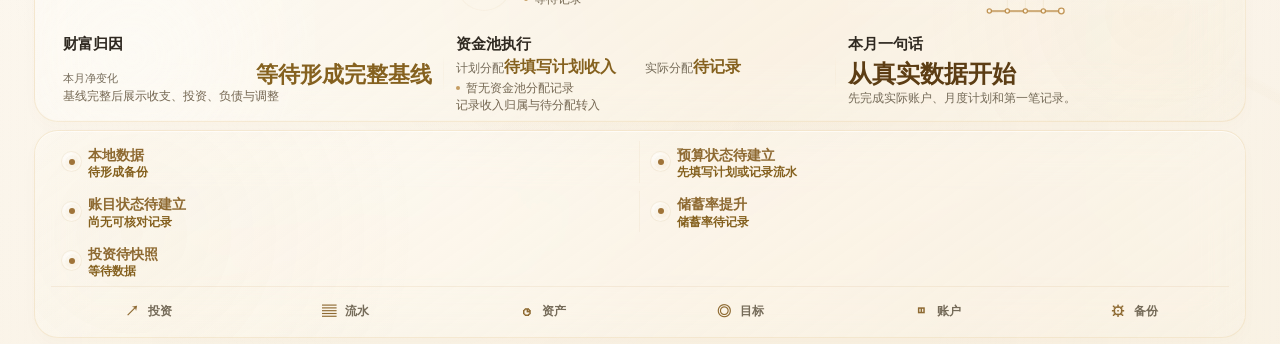
==== commit 4c41d31a: "2" ====
--- a/index.html
+++ b/index.html
@@ -12,7 +12,7 @@
   <link rel="manifest" href="manifest.webmanifest">
   <link rel="icon" href="icons/icon.svg" type="image/svg+xml">
   <link rel="apple-touch-icon" href="icons/icon-192.png">
-  <link rel="stylesheet" href="styles.css?v=33">
+  <link rel="stylesheet" href="styles.css?v=34">
 </head>
 <body>
   <div class="app">
@@ -471,6 +471,7 @@
           <div class="section-title compact"><div><h2 id="expenseFormTitle">新增支出</h2><p>分别记录钱从哪里扣除，以及使用哪个资金池</p></div></div>
           <form id="expenseForm">
             <input type="hidden" id="expenseId">
+            <input type="hidden" id="expensePaymentMode" value="money_account">
             <div class="form-grid">
               <div class="field"><label>日期</label><input type="date" id="expenseDate" required></div>
               <div class="field"><label>使用资金池</label><select id="expenseAccount" required></select></div>
@@ -778,6 +779,30 @@
             <input type="file" id="importFile" accept="application/json,.json">
             <div class="actions"><button class="btn ghost" id="importData">校验并导入 JSON</button></div>
           </div>
+          <div class="card data-card ledger-import-card">
+            <h2>流水导入</h2>
+            <p class="subtitle">从 UTF-8 CSV 批量追加纸质账本流水；不会覆盖现有数据，也不会替代完整 JSON 恢复。</p>
+            <div class="notice import-warning">收入请填写银行实际净到账金额。工资代扣会计入消费和预算，但不会再次减少实际账户余额。</div>
+            <input type="file" id="ledgerCsvFile" accept="text/csv,.csv">
+            <div class="actions"><button class="btn ghost" type="button" id="previewLedgerCsv">解析并预览 CSV</button></div>
+            <section class="ledger-import-preview" id="ledgerCsvPreview" aria-live="polite" hidden>
+              <div class="section-title compact"><div><h3>账户映射与导入预览</h3><p>CSV 没有账户列；系统只做同名精确匹配，其余使用下方默认值。</p></div></div>
+              <div class="form-grid ledger-import-mapping">
+                <div class="field"><label for="ledgerCsvExpenseAccount">默认消费资金池</label><select id="ledgerCsvExpenseAccount"></select></div>
+                <div class="field"><label for="ledgerCsvInvestmentAccount">默认投资策略</label><select id="ledgerCsvInvestmentAccount"></select></div>
+                <div class="field"><label for="ledgerCsvIncomeMoneyAccount">收入到账账户</label><select id="ledgerCsvIncomeMoneyAccount"></select></div>
+                <div class="field"><label for="ledgerCsvExpenseMoneyAccount">普通支出付款账户</label><select id="ledgerCsvExpenseMoneyAccount"></select></div>
+                <div class="field"><label for="ledgerCsvInvestmentSourceMoneyAccount">投资转出账户</label><select id="ledgerCsvInvestmentSourceMoneyAccount"></select></div>
+                <div class="field"><label for="ledgerCsvInvestmentTargetMoneyAccount">投资转入账户</label><select id="ledgerCsvInvestmentTargetMoneyAccount"></select></div>
+              </div>
+              <div class="ledger-preview-stats" id="ledgerCsvPreviewStats"></div>
+              <div class="notice data-save-note" id="ledgerCsvPreviewNotice"></div>
+              <div class="actions ledger-duplicate-actions"><button class="btn ghost small" type="button" id="importAllLedgerDuplicates">全部仍然导入疑似重复</button><button class="btn ghost small" type="button" id="skipAllLedgerDuplicates">全部跳过疑似重复</button></div>
+              <div class="table-wrap ledger-preview-table"><table><thead><tr><th>行</th><th>日期</th><th>类型</th><th>项目</th><th>金额</th><th>状态与决定</th></tr></thead><tbody id="ledgerCsvPreviewRows"></tbody></table></div>
+              <p class="subtitle" id="ledgerCsvPreviewLimit"></p>
+              <div class="actions"><button class="btn primary" type="button" id="confirmLedgerCsvImport" disabled>备份并追加流水</button><button class="btn ghost" type="button" id="cancelLedgerCsvImport">取消预览</button></div>
+            </section>
+          </div>
           <div class="card data-card idb-audit-card">
             <h2>操作记录</h2>
             <p class="subtitle">最近的本机操作审计，便于追溯</p>
@@ -831,32 +856,33 @@
     <button id="actionFeedbackButton" type="button">撤销</button>
     <button class="action-feedback-close" type="button" data-action="dismiss-feedback" aria-label="关闭提示">×</button>
   </div>
-  <script defer src="scripts/app-state.js?v=33"></script>
-  <script defer src="scripts/app-ui-feedback.js?v=33"></script>
-  <script defer src="scripts/app-validators.js?v=33"></script>
-  <script defer src="scripts/app-migrations.js?v=33"></script>
-  <script defer src="scripts/app-idb.js?v=33"></script>
-  <script defer src="scripts/app-storage.js?v=33"></script>
-  <script defer src="scripts/app-backend-config.js?v=33"></script>
-  <script defer src="scripts/app-calculations.js?v=33"></script>
-  <script defer src="scripts/app-render-core.js?v=33"></script>
-  <script defer src="scripts/dashboard/dashboard-formatters.js?v=33"></script>
-  <script defer src="scripts/dashboard/render-bottom-strip.js?v=33"></script>
-  <script defer src="scripts/app-render-dashboard.js?v=33"></script>
-  <script defer src="scripts/app-render-assets.js?v=33"></script>
-  <script defer src="scripts/app-render-records.js?v=33"></script>
-  <script defer src="scripts/app-render-investments.js?v=33"></script>
-  <script defer src="scripts/app-render-monthly.js?v=33"></script>
-  <script defer src="scripts/app-render-flow.js?v=33"></script>
-  <script defer src="scripts/app-actions-data.js?v=33"></script>
-  <script defer src="scripts/app-actions-crud.js?v=33"></script>
-  <script defer src="scripts/app-actions-quick-entry.js?v=33"></script>
-  <script defer src="scripts/app-actions-modals.js?v=33"></script>
-  <script defer src="scripts/app-actions-forms.js?v=33"></script>
-  <script defer src="scripts/app-auth.js?v=33"></script>
-  <script defer src="scripts/app-sync.js?v=33"></script>
-  <script defer src="scripts/app-actions-navigation.js?v=33"></script>
-  <script defer src="scripts/app-actions.js?v=33"></script>
-  <script defer src="scripts/app-pwa.js?v=33"></script>
+  <script defer src="scripts/app-state.js?v=34"></script>
+  <script defer src="scripts/app-ui-feedback.js?v=34"></script>
+  <script defer src="scripts/app-validators.js?v=34"></script>
+  <script defer src="scripts/app-migrations.js?v=34"></script>
+  <script defer src="scripts/app-idb.js?v=34"></script>
+  <script defer src="scripts/app-storage.js?v=34"></script>
+  <script defer src="scripts/app-backend-config.js?v=34"></script>
+  <script defer src="scripts/app-calculations.js?v=34"></script>
+  <script defer src="scripts/app-render-core.js?v=34"></script>
+  <script defer src="scripts/dashboard/dashboard-formatters.js?v=34"></script>
+  <script defer src="scripts/dashboard/render-bottom-strip.js?v=34"></script>
+  <script defer src="scripts/app-render-dashboard.js?v=34"></script>
+  <script defer src="scripts/app-render-assets.js?v=34"></script>
+  <script defer src="scripts/app-render-records.js?v=34"></script>
+  <script defer src="scripts/app-render-investments.js?v=34"></script>
+  <script defer src="scripts/app-render-monthly.js?v=34"></script>
+  <script defer src="scripts/app-render-flow.js?v=34"></script>
+  <script defer src="scripts/app-actions-data.js?v=34"></script>
+  <script defer src="scripts/app-actions-ledger-import.js?v=34"></script>
+  <script defer src="scripts/app-actions-crud.js?v=34"></script>
+  <script defer src="scripts/app-actions-quick-entry.js?v=34"></script>
+  <script defer src="scripts/app-actions-modals.js?v=34"></script>
+  <script defer src="scripts/app-actions-forms.js?v=34"></script>
+  <script defer src="scripts/app-auth.js?v=34"></script>
+  <script defer src="scripts/app-sync.js?v=34"></script>
+  <script defer src="scripts/app-actions-navigation.js?v=34"></script>
+  <script defer src="scripts/app-actions.js?v=34"></script>
+  <script defer src="scripts/app-pwa.js?v=34"></script>
 </body>
 </html>
--- a/styles.css
+++ b/styles.css
@@ -1,8 +1,8 @@
-@import url("./styles/base.css?v=33");
-@import url("./styles/components.css?v=33");
-@import url("./styles/controls.css?v=33");
-@import url("./styles/modals.css?v=33");
-@import url("./styles/dashboard.css?v=33");
-@import url("./styles/pages.css?v=33");
-@import url("./styles/subpages.css?v=33");
-@import url("./styles/responsive.css?v=33");
+@import url("./styles/base.css?v=34");
+@import url("./styles/components.css?v=34");
+@import url("./styles/controls.css?v=34");
+@import url("./styles/modals.css?v=34");
+@import url("./styles/dashboard.css?v=34");
+@import url("./styles/pages.css?v=34");
+@import url("./styles/subpages.css?v=34");
+@import url("./styles/responsive.css?v=34");
